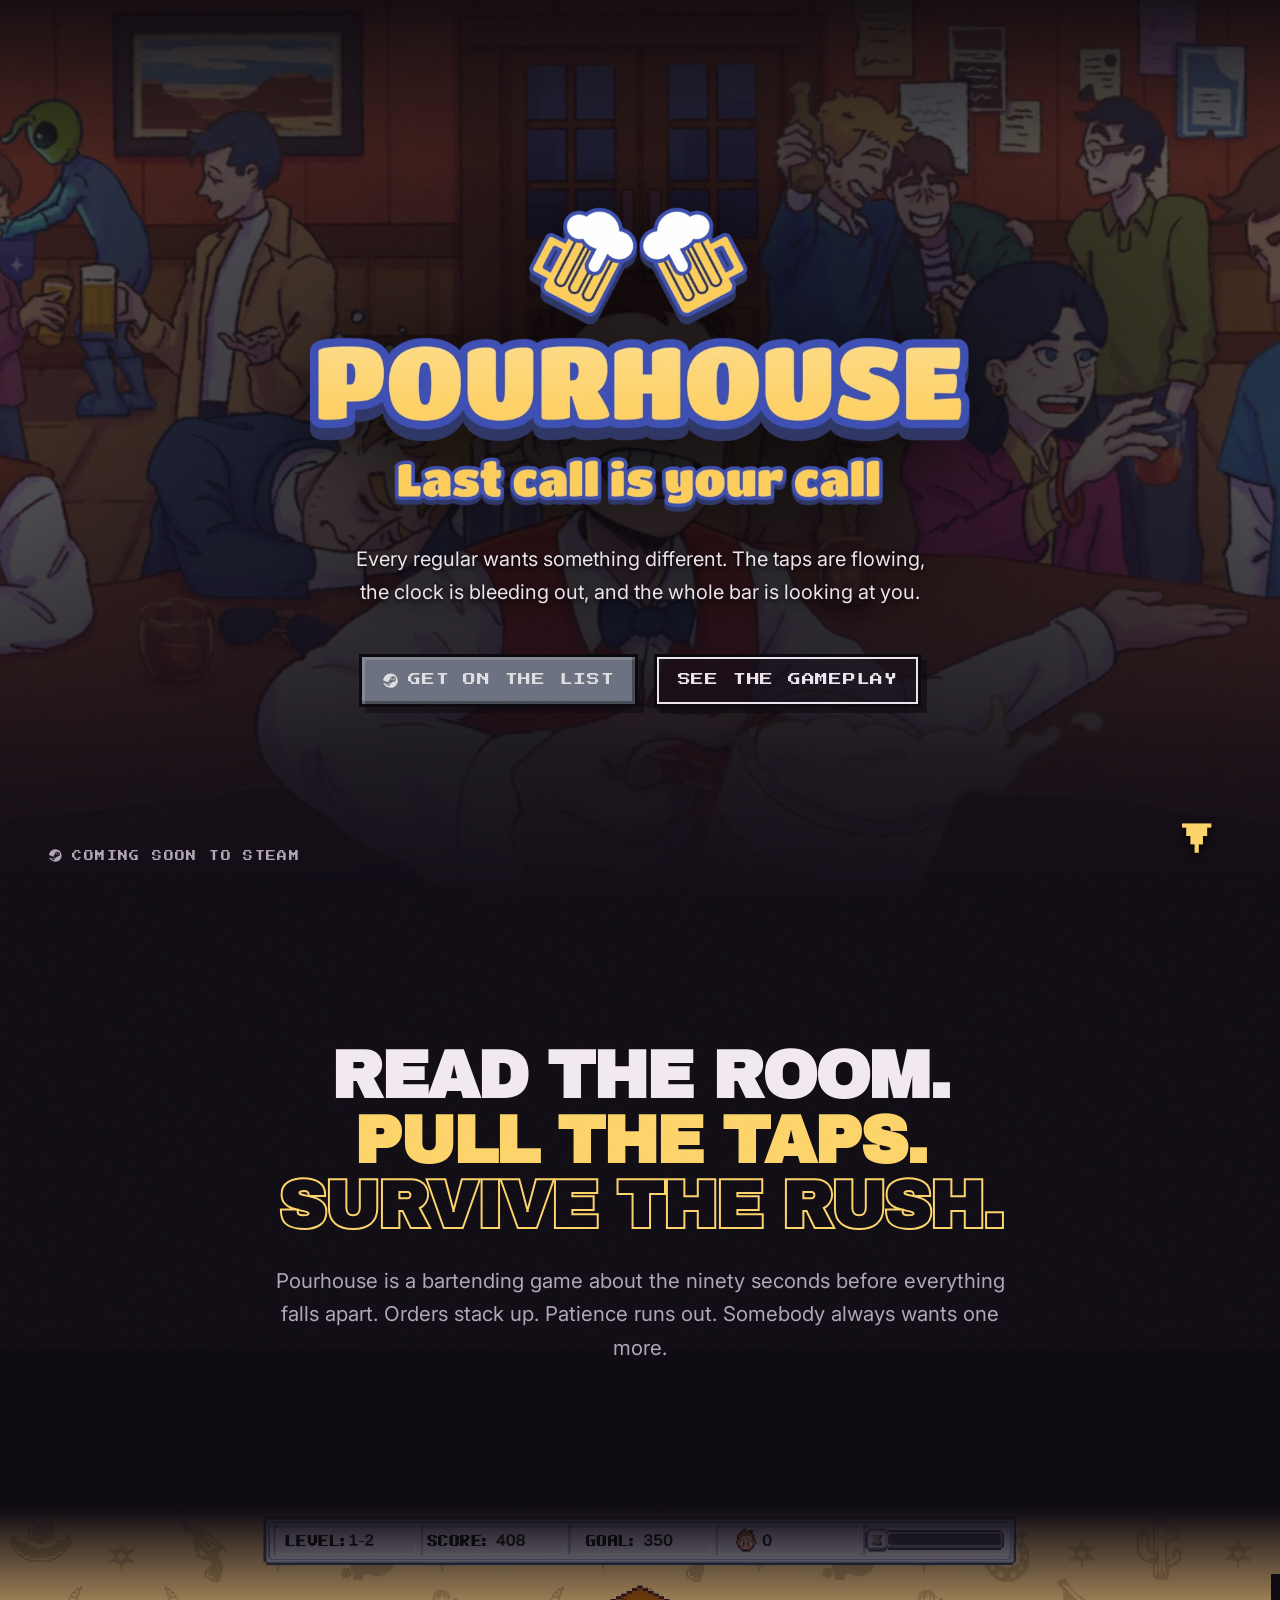
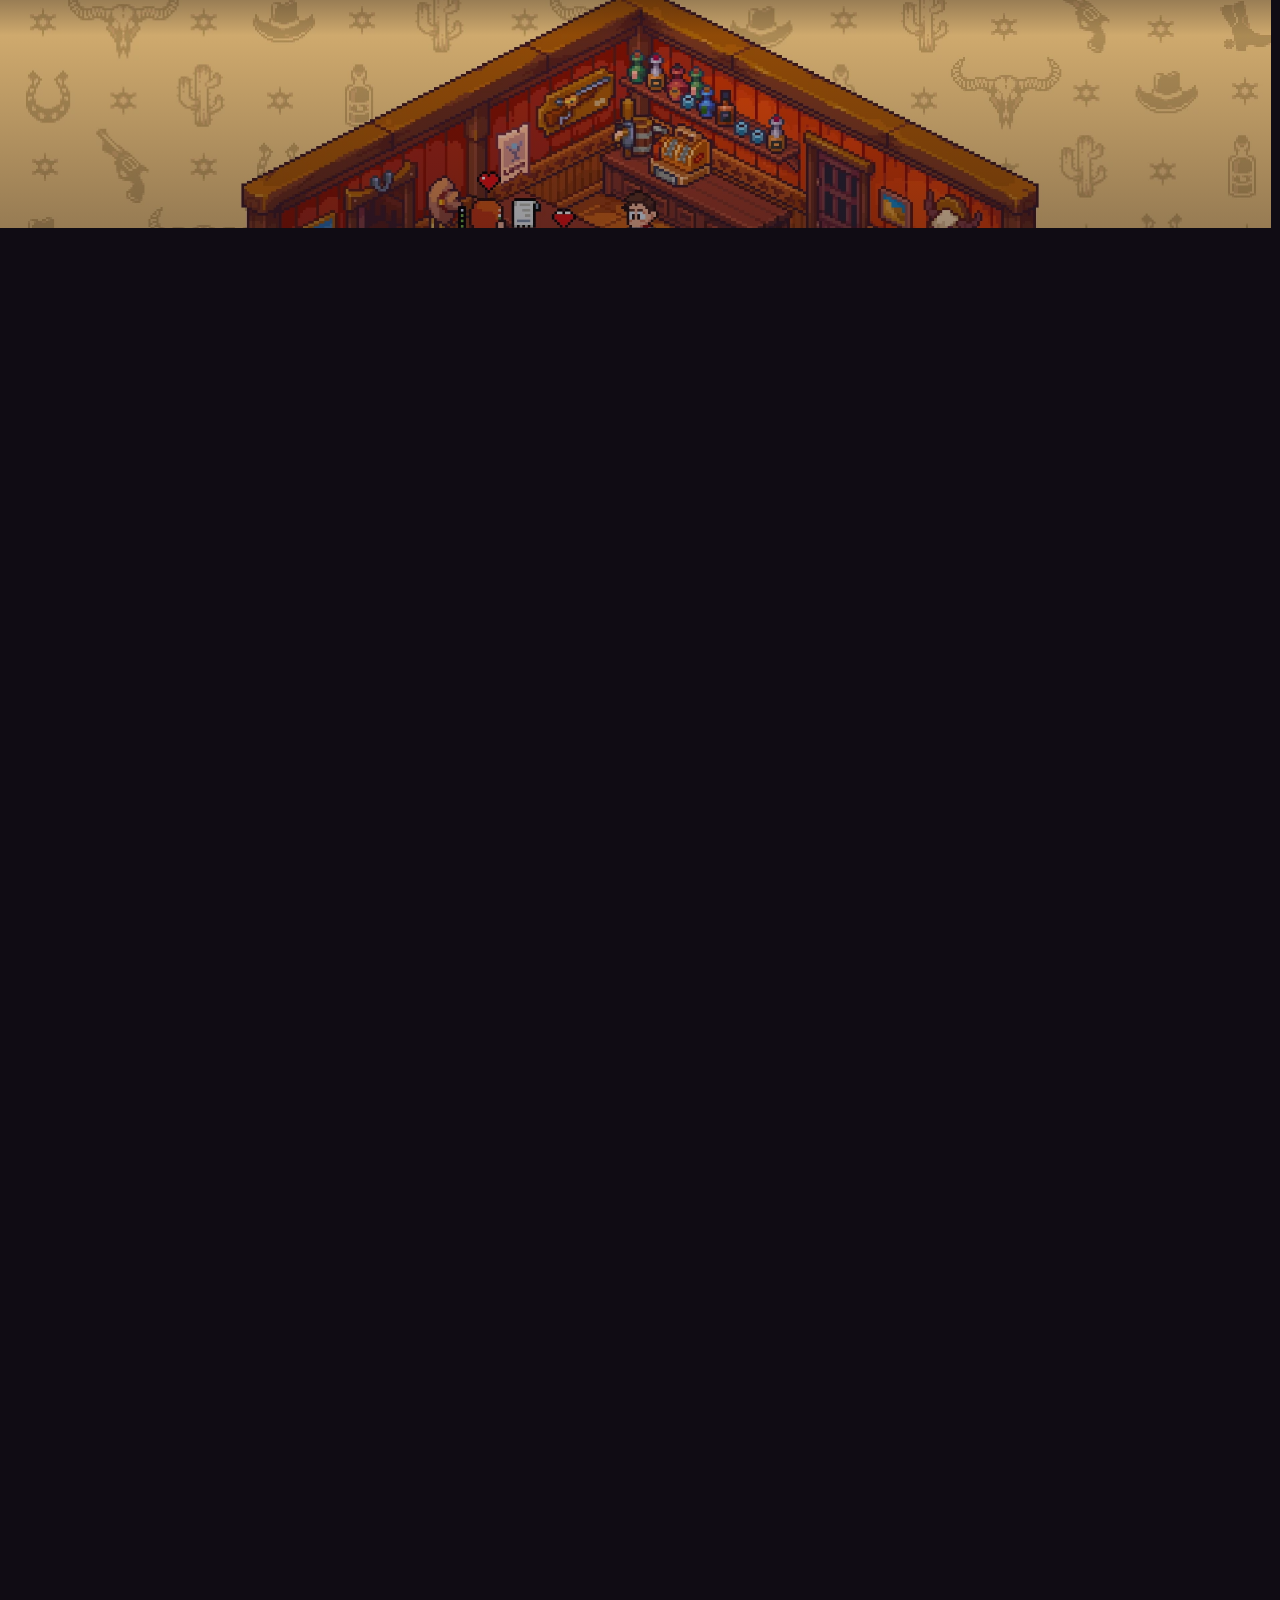
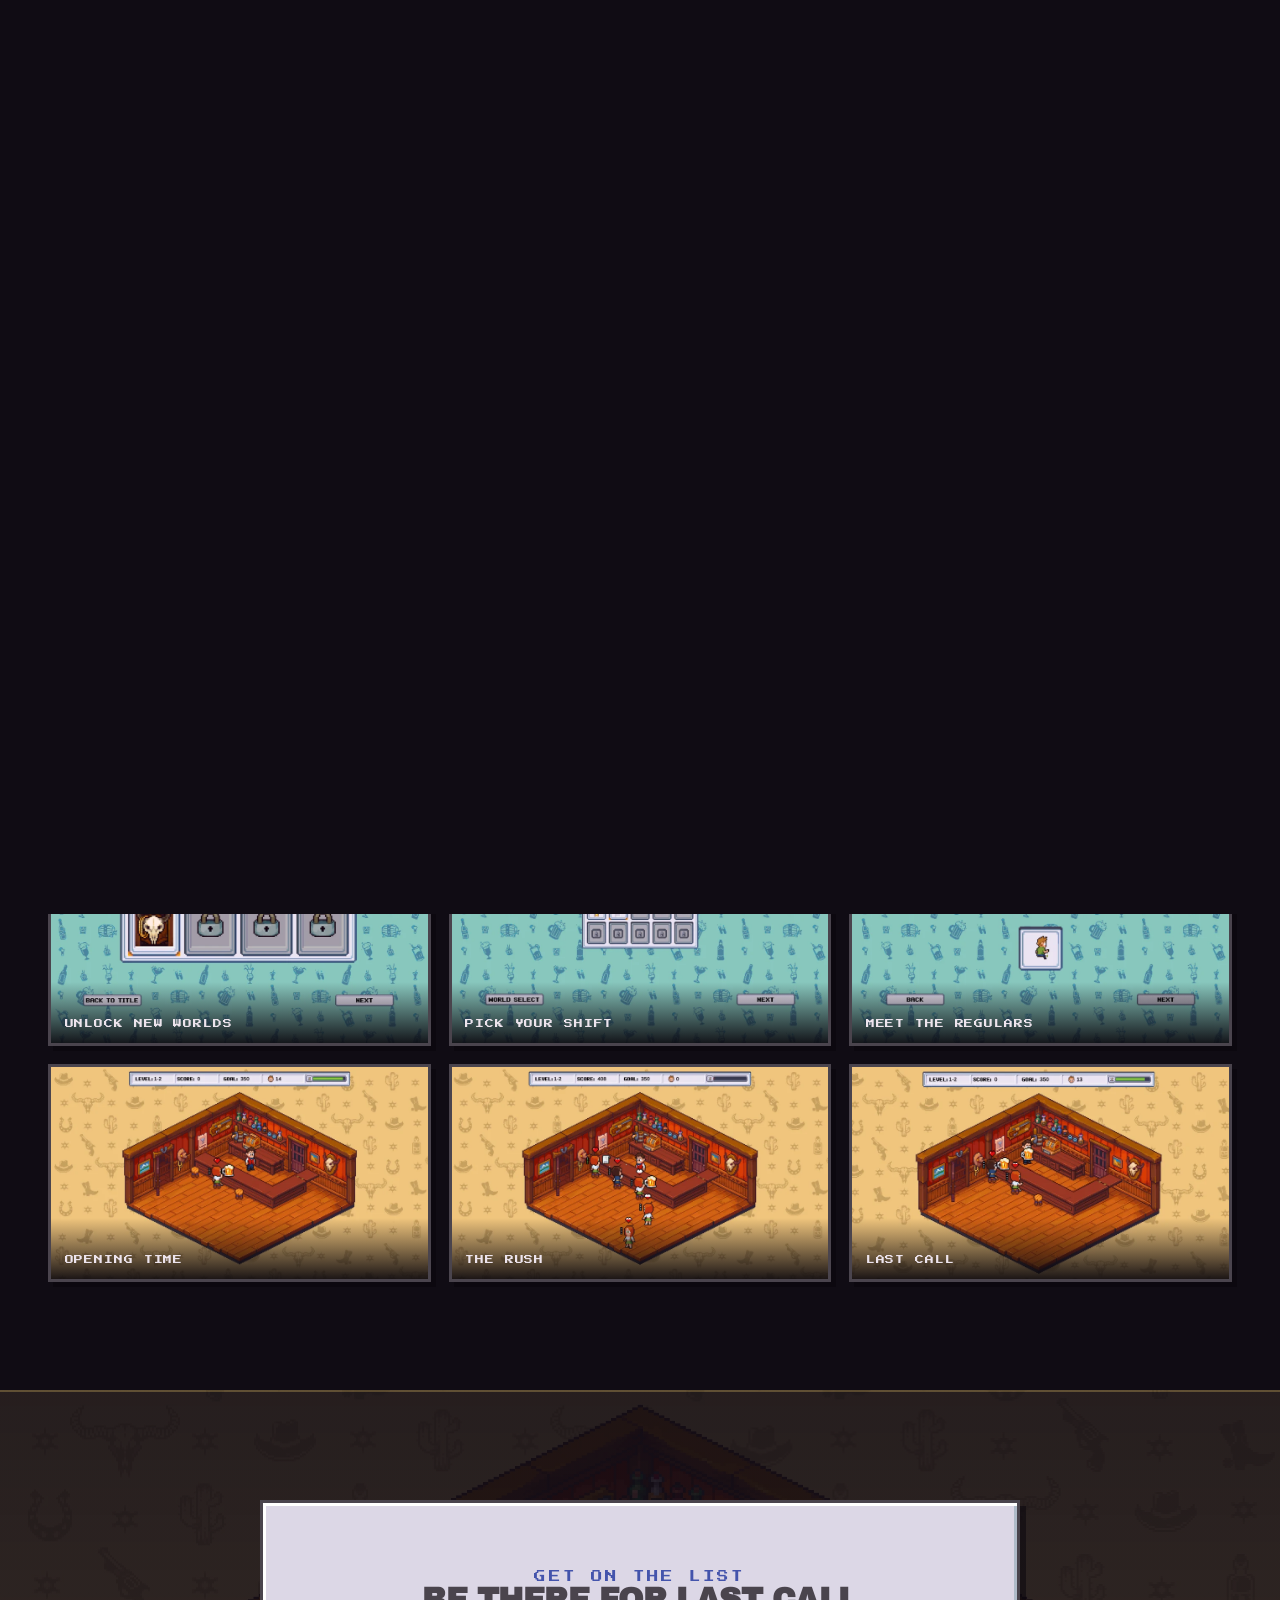
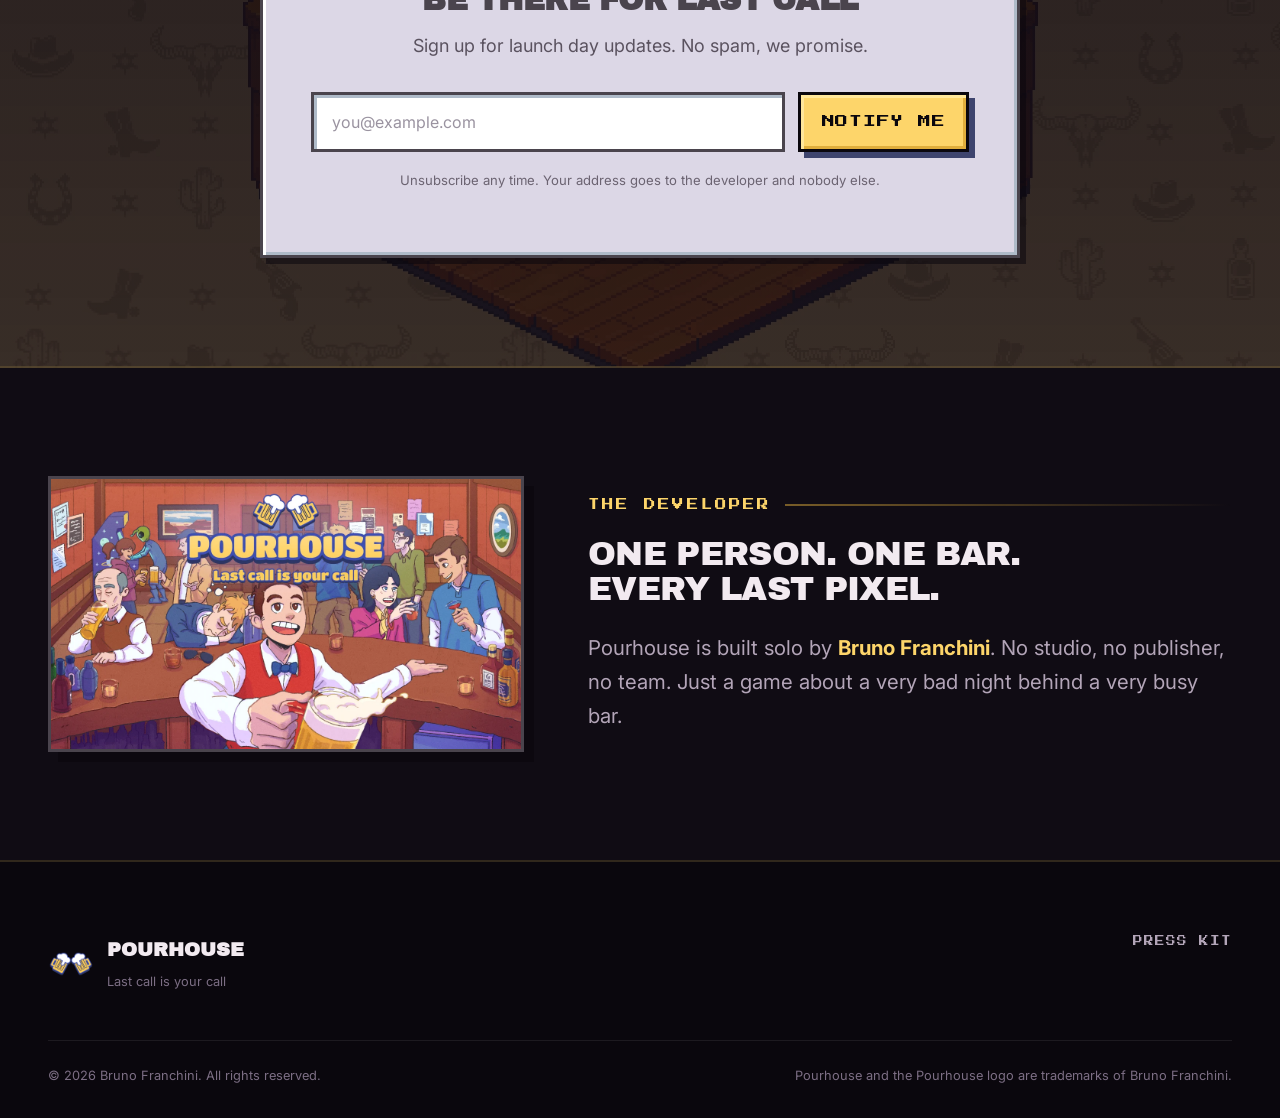
==== index.html @ 660ea6be "Added pre-launch website and press kit" ====
<!DOCTYPE html>
<html lang="en">
<head>
<meta charset="utf-8">
<meta name="viewport" content="width=device-width, initial-scale=1">
<title>Pourhouse - Last call is your call</title>
<meta name="description" content="Pourhouse is a fast, chaotic pixel-art bartending game. Read the room, pull the taps, and keep the whole bar happy before last call. Coming soon to Steam.">
<link rel="canonical" href="https://pourhousegame.com/">

<!-- Open Graph / social -->
<meta property="og:type" content="website">
<meta property="og:site_name" content="Pourhouse">
<meta property="og:title" content="Pourhouse - Last call is your call">
<meta property="og:description" content="A fast, chaotic pixel-art bartending game. Read the room, pull the taps, survive the rush. Coming soon to Steam.">
<meta property="og:url" content="https://pourhousegame.com/">
<meta property="og:image" content="https://pourhousegame.com/assets/img/og-image.jpg">
<meta property="og:image:width" content="1200">
<meta property="og:image:height" content="630">
<meta name="twitter:card" content="summary_large_image">
<meta name="twitter:title" content="Pourhouse - Last call is your call">
<meta name="twitter:description" content="A fast, chaotic pixel-art bartending game. Coming soon to Steam.">
<meta name="twitter:image" content="https://pourhousegame.com/assets/img/og-image.jpg">
<meta name="theme-color" content="#100C14">

<link rel="icon" href="favicon.ico" sizes="any">
<link rel="apple-touch-icon" href="assets/img/apple-touch-icon.png">

<link rel="preconnect" href="https://fonts.googleapis.com">
<link rel="preconnect" href="https://fonts.gstatic.com" crossorigin>
<link href="https://fonts.googleapis.com/css2?family=Archivo+Black&family=Inter:wght@400;600&family=Press+Start+2P&display=swap" rel="stylesheet">
<link rel="preload" as="image" href="assets/img/hero-1600.webp" imagesrcset="assets/img/hero-700.webp 700w, assets/img/hero-1100.webp 1100w, assets/img/hero-1600.webp 1600w, assets/img/hero-2400.webp 2400w" imagesizes="100vw">
<link rel="stylesheet" href="css/style.css">
</head>
<body>

<a class="skip" href="#main">Skip to content</a>
<div class="grain" aria-hidden="true"></div>

<!-- ================================================================== NAV -->
<header class="nav" id="nav">
  <a class="nav-brand" href="#top">
    <img src="assets/img/mark.png" alt="" width="34" height="34">
    <b>Pourhouse</b>
  </a>
  <nav class="nav-links" aria-label="Primary">
    <a href="#gameplay">Gameplay</a>
    <a href="#trailer">Trailer</a>
    <a href="#shots">Screens</a>
    <a href="#signup">Newsletter</a>
    <a href="press.html">Press</a>
    <a class="btn btn-primary js-wishlist" href="#signup">Wishlist</a>
  </nav>
</header>

<!-- ================================================================= HERO -->
<div id="top"></div>
<section class="hero">
  <div class="hero-bg" id="heroBg">
    <img
      src="assets/img/hero-1600.webp"
      srcset="assets/img/hero-700.webp 700w, assets/img/hero-1100.webp 1100w, assets/img/hero-1600.webp 1600w, assets/img/hero-2400.webp 2400w"
      sizes="100vw"
      alt="A packed bar at night. The bartender slides a fresh beer across the counter while regulars drink, laugh and argue behind him."
      width="1920" height="1080" fetchpriority="high" decoding="async">
  </div>

  <div class="hero-inner">
    <div>
      <h1>
        <img class="hero-logo" src="assets/img/logo.webp" alt="Pourhouse - Last call is your call"
             width="1000" height="465" fetchpriority="high">
      </h1>
      <p class="hero-sub">Every regular wants something different. The taps are flowing, the clock is bleeding out, and the whole bar is looking at you.</p>
      <div class="hero-cta">
        <a class="btn btn-primary js-wishlist" href="#signup"></a>
        <a class="btn btn-ghost" href="#gameplay">See the gameplay</a>
      </div>
    </div>
  </div>

  <div class="hero-foot">
    <div class="platform">
      <svg viewBox="0 0 24 24" aria-hidden="true"><path d="M11.98 2C6.53 2 2.06 6.15 1.55 11.46l5.62 2.32a3.03 3.03 0 0 1 1.72-.53l2.5-3.62v-.05c0-2.18 1.77-3.96 3.96-3.96s3.96 1.78 3.96 3.96a3.97 3.97 0 0 1-4.1 3.96l-3.56 2.54c0 .05.01.1.01.16 0 1.64-1.33 2.97-2.97 2.97-1.44 0-2.65-1.03-2.92-2.4L1.76 15.1C3.05 19.08 6.98 22 11.98 22c5.52 0 10-4.48 10-10s-4.48-10-10-10zm-4.7 15.17.83.34a2.23 2.23 0 0 0 2.9-1.2 2.23 2.23 0 0 0-2.32-3.07l.86.36a1.64 1.64 0 1 1-1.27 3.02l-1-.45zm10.7-8.42c0-1.45-1.18-2.64-2.64-2.64a2.64 2.64 0 0 0 0 5.28 2.64 2.64 0 0 0 2.64-2.64zm-4.62 0c0-1.1.89-1.98 1.98-1.98 1.1 0 1.99.89 1.99 1.98 0 1.1-.89 1.99-1.99 1.99a1.98 1.98 0 0 1-1.98-1.99z"/></svg>
      <span id="releaseWindow">Coming soon to Steam</span>
    </div>
    <a class="scroll-cue" href="#gameplay" aria-label="Scroll to gameplay">
      <span>&#9660;</span>
    </a>
  </div>
</section>

<main id="main">

<!-- ============================================================ STATEMENT -->
<section class="section statement">
  <div class="wrap">
    <h2 class="h-mega rv">
      <span>Read the room.</span>
      <span class="l2">Pull the taps.</span>
      <span class="l3">Survive the rush.</span>
    </h2>
    <p class="lede rv rv-d1" style="margin-inline:auto;text-align:center;">
      Pourhouse is a bartending game about the ninety seconds before everything falls apart.
      Orders stack up. Patience runs out. Somebody always wants one more.
    </p>
  </div>
</section>

<!-- ============================================================= SHOWCASE -->
<section class="showcase" id="gameplay">
  <div class="showcase-media">
    <img src="assets/img/screens/rush.webp"
         alt="A busy saloon at peak rush. Six patrons wait along the bar with patience meters draining while the bartender serves a beer. Score 408 against a goal of 350."
         width="1914" height="1077" loading="lazy" decoding="async">
  </div>
  <div class="showcase-copy">
    <div class="inner">
      <p class="eyebrow rv">The Tavern</p>
      <h2 class="h-big rv rv-d1">It gets loud<br>in here.</h2>
      <p class="lede rv rv-d2">Every patron has a patience meter, a temper, and an order.
        Let one run dry and they walk. Keep them happy and the tips keep coming.</p>
    </div>
  </div>
</section>

<!-- ============================================================= FEATURES -->
<section class="section">
  <div class="wrap">
    <p class="eyebrow rv">How it plays</p>
    <div class="features">

      <article class="panel feature rv">
        <span class="num">01</span>
        <h3>Beat the clock</h3>
        <p>A shift is a timer, a score, and a bar full of people who all want serving first.
           Miss the goal and the night is a bust. Hit it and the next one gets harder.</p>
      </article>

      <article class="panel feature rv rv-d1">
        <span class="num">02</span>
        <h3>Then beat the expert</h3>
        <p>Clearing a level is the easy part. Every shift keeps a second, harder target
           and remembers your personal best, so there is always a reason to pour it again.</p>
      </article>

      <article class="panel feature rv rv-d2">
        <span class="num">03</span>
        <h3>Learn the regulars</h3>
        <p>Some customers tip big. Some nurse one drink all night.
           And some, as the game puts it, just don't know when to quit.</p>
      </article>

    </div>
  </div>
</section>

<!-- ============================================================== TRAILER -->
<section class="section" id="trailer">
  <div class="wrap">
    <p class="eyebrow rv">The trailer</p>
    <h2 class="h-big rv" style="margin-bottom:2.5rem;">First look</h2>
    <div class="trailer-frame rv rv-d1" id="trailerFrame">
      <div class="trailer-pending">
        <img src="assets/img/screens/rush.webp" alt="" aria-hidden="true" loading="lazy">
        <div class="msg">
          <p>&#9654; Trailer in production</p>
          <small>Sign up below and you'll be the first to see it.</small>
        </div>
      </div>
    </div>
  </div>
</section>

<!-- ============================================================== GALLERY -->
<section class="section" id="shots">
  <div class="wrap-wide">
    <p class="eyebrow rv">Screens</p>
    <h2 class="h-big rv" style="margin-bottom:2.5rem;">Inside the bar</h2>
    <div class="gallery" id="gallery">

      <!-- Ordered to walk the reader through the actual gameplay loop:
           choose a world, choose a shift, meet who walks in, open the doors,
           survive the rush, then make your number. -->

      <figure class="shot rv" data-full="assets/img/screens/worlds.webp" data-cap="Unlock new worlds">
        <img src="assets/img/screens/worlds-thumb.webp" alt="World select screen. The Tavern is unlocked and further worlds are still padlocked." loading="lazy" decoding="async" width="900" height="506">
        <figcaption>Unlock new worlds</figcaption>
      </figure>

      <figure class="shot rv rv-d1" data-full="assets/img/screens/levels.webp" data-cap="Pick your shift - The Tavern">
        <img src="assets/img/screens/levels-thumb.webp" alt="Level select screen showing a grid of shifts, most still locked." loading="lazy" decoding="async" width="900" height="506">
        <figcaption>Pick your shift</figcaption>
      </figure>

      <figure class="shot rv rv-d2" data-full="assets/img/screens/story-1.webp" data-cap="Meet the regulars">
        <img src="assets/img/screens/story-1-thumb.webp" alt="A dialogue box reading: Some customers don't know when to quit." loading="lazy" decoding="async" width="900" height="506">
        <figcaption>Meet the regulars</figcaption>
      </figure>

      <figure class="shot rv" data-full="assets/img/screens/saloon.webp" data-cap="Opening time - The Tavern">
        <img src="assets/img/screens/saloon-thumb.webp" alt="An isometric pixel-art western saloon with a wooden bar, mounted steer skull and shelves of bottles." loading="lazy" decoding="async" width="900" height="506">
        <figcaption>Opening time</figcaption>
      </figure>

      <figure class="shot rv rv-d1" data-full="assets/img/screens/rush.webp" data-cap="The rush - Level 1-2">
        <img src="assets/img/screens/rush-thumb.webp" alt="A packed saloon with six waiting patrons, patience meters and hearts above their heads." loading="lazy" decoding="async" width="900" height="506">
        <figcaption>The rush</figcaption>
      </figure>

      <figure class="shot rv rv-d2" data-full="assets/img/screens/saloon-2.webp" data-cap="Last call">
        <img src="assets/img/screens/saloon-2-thumb.webp" alt="The saloon late in a shift, a lone patron still waiting at the bar for a drink." loading="lazy" decoding="async" width="900" height="506">
        <figcaption>Last call</figcaption>
      </figure>

    </div>
  </div>
</section>

<!-- =============================================================== SIGNUP -->
<section class="section signup" id="signup">
  <div class="wrap">
    <div class="panel signup-card rv">
      <p class="eyebrow center">Get on the list</p>
      <h2 class="h-mid">Be there for last call</h2>
      <p>Sign up for launch day updates. No spam, we promise.</p>

      <form id="signupForm" novalidate>
        <div class="form-row">
          <label for="email" class="hp">Email address</label>
          <input type="email" id="email" name="email_address" placeholder="you@example.com"
                 autocomplete="email" maxlength="254" spellcheck="false" required>
          <!-- Honeypot. Hidden from sight, from tab order and from screen readers,
               so only an automated filler will ever put something in it. -->
          <input type="text" name="website" class="hp" tabindex="-1"
                 autocomplete="off" aria-hidden="true" data-lpignore="true">
          <button type="submit" class="btn btn-primary">Notify me</button>
        </div>
        <p class="form-note">Unsubscribe any time. Your address goes to the developer and nobody else.</p>
        <p class="form-msg" id="formMsg" role="status" aria-live="polite"></p>
      </form>
    </div>
  </div>
</section>

<!-- ================================================================== DEV -->
<section class="section">
  <div class="wrap dev">
    <img class="dev-art rv" src="assets/img/capsule.webp"
         alt="Pourhouse key art: the bartender presents a full glass of beer to a crowded bar."
         width="1232" height="706" loading="lazy" decoding="async">
    <div>
      <p class="eyebrow rv">The developer</p>
      <blockquote class="rv rv-d1">One person. One bar.<br>Every last pixel.</blockquote>
      <p class="lede rv rv-d2">Pourhouse is built solo by <strong class="gold">Bruno Franchini</strong>.
         No studio, no publisher, no team. Just a game about
         a very bad night behind a very busy bar.</p>
    </div>
  </div>
</section>

</main>

<!-- =============================================================== FOOTER -->
<footer class="footer">
  <div class="wrap">
    <div class="footer-grid">
      <div class="footer-mark">
        <img src="assets/img/mark.png" alt="" width="46" height="46">
        <div>
          <b>Pourhouse</b>
          <small>Last call is your call</small>
        </div>
      </div>
      <nav id="footerLinks" aria-label="Footer"></nav>
    </div>
    <div class="footer-legal">
      <span>&copy; <span id="year">2026</span> Bruno Franchini. All rights reserved.</span>
      <span>Pourhouse and the Pourhouse logo are trademarks of Bruno Franchini.</span>
    </div>
  </div>
</footer>

<!-- ============================================================= LIGHTBOX -->
<div class="lb" id="lightbox" role="dialog" aria-modal="true" aria-label="Screenshot viewer">
  <button class="lb-close" id="lbClose" type="button" aria-label="Close viewer">Close &times;</button>
  <img id="lbImg" alt="">
  <p class="lb-cap" id="lbCap"></p>
</div>

<script src="js/config.js"></script>
<script src="js/main.js"></script>
</body>
</html>
---- css/style.css ----
/* ----------------------------------------------------------------------
   POURHOUSE - pourhousegame.com
   Cinematic pre-launch site. Illustrated key art + game-authentic pixel chrome.
   Palette values were sampled from the game art. Both palettes are defined
   as custom properties in :root below.
   ---------------------------------------------------------------------- */

:root {
  /* -- Palette A: marketing / key art -- */
  --gold:        #FDD56A;
  --gold-hot:    #FFE79A;
  --gold-deep:   #E0AE3C;
  --navy:        #4454AC;
  --navy-deep:   #3E446E;
  --brick:       #C7624A;
  --wood:        #A55E4E;
  --wood-dark:   #904D39;
  --oxblood:     #703237;
  --plum:        #594059;
  --brass:       #C4955A;
  --cream:       #EDE4ED;

  /* -- Palette B: in-game UI chrome -- */
  --menu-teal:    #87C7BE;
  --menu-teal-dk: #66A1AD;
  --panel:        #DCD7E6;
  --panel-edge:   #AFBBC9;
  --panel-shadow: #6C7181;
  --ui-ink:       #4A444D;
  --wheat:        #F0C47D;
  --saloon-tan:   #DAB06E;
  --saloon-orange:#CF6014;
  --saloon-rust:  #9A371B;
  --floor-brown:  #66281E;

  /* -- Cinematic stage -- */
  --void:      #100C14;
  --void-2:    #17111C;
  --void-3:    #201828;
  --ink:       #0A070D;
  --text:      #F2EAF0;
  --text-dim:  #B3A5B8;
  --text-faint:#7C6E84;

  /* -- Type -- */
  --f-display: "Archivo Black", "Arial Black", system-ui, sans-serif;
  --f-pixel:   "Press Start 2P", ui-monospace, monospace;
  --f-body:    "Inter", system-ui, -apple-system, "Segoe UI", sans-serif;

  /* -- Rhythm -- */
  --gut:  clamp(1.25rem, 4vw, 3rem);
  --max:  1280px;
  --wide: 1680px;
}

/* -------------------------------------------------- reset */
*, *::before, *::after { box-sizing: border-box; }
html { -webkit-text-size-adjust: 100%; scroll-behavior: smooth; }
@media (prefers-reduced-motion: reduce) { html { scroll-behavior: auto; } }

body {
  margin: 0;
  background: var(--void);
  color: var(--text);
  font-family: var(--f-body);
  font-size: clamp(1rem, 0.95rem + 0.25vw, 1.125rem);
  line-height: 1.65;
  overflow-x: hidden;
  -webkit-font-smoothing: antialiased;
}

/* height:auto stops the HTML width/height attributes from overriding
   any aspect-ratio or max-width we set in CSS. */
img { max-width: 100%; height: auto; display: block; }
a { color: var(--gold); text-decoration: none; }
h1, h2, h3 { margin: 0; line-height: 0.95; letter-spacing: -0.02em; overflow-wrap: break-word; }

::selection { background: var(--gold); color: var(--ink); }

:focus-visible { outline: 3px solid var(--gold); outline-offset: 3px; }

.skip {
  position: absolute; left: -9999px;
  background: var(--gold); color: var(--ink);
  padding: 0.75rem 1.25rem; font-family: var(--f-pixel); font-size: 0.7rem; z-index: 999;
}
.skip:focus { left: 1rem; top: 1rem; }

/* -------------------------------------------------- film grain */
.grain {
  position: fixed; inset: -50%;
  pointer-events: none; z-index: 900;
  opacity: 0.035;
  background-image: url("data:image/svg+xml,%3Csvg xmlns='http://www.w3.org/2000/svg' width='140' height='140'%3E%3Cfilter id='n'%3E%3CfeTurbulence type='fractalNoise' baseFrequency='0.85' numOctaves='3'/%3E%3C/filter%3E%3Crect width='140' height='140' filter='url(%23n)'/%3E%3C/svg%3E");
  animation: grainshift 700ms steps(3) infinite;
}
@keyframes grainshift {
  0%   { transform: translate(0,0); }
  33%  { transform: translate(-2%, 1%); }
  66%  { transform: translate(1%, -2%); }
  100% { transform: translate(0,0); }
}
@media (prefers-reduced-motion: reduce) { .grain { animation: none; } }

/* -------------------------------------------------- layout helpers */
.wrap  { width: min(100% - var(--gut) * 2, var(--max));  margin-inline: auto; }
.wrap-wide { width: min(100% - var(--gut) * 2, var(--wide)); margin-inline: auto; }
.section { padding-block: clamp(5rem, 12vh, 9rem); position: relative; }

/* -------------------------------------------------- eyebrow */
.eyebrow {
  font-family: var(--f-pixel);
  font-size: clamp(0.55rem, 1.4vw, 0.72rem);
  letter-spacing: 0.18em;
  color: var(--gold);
  text-transform: uppercase;
  margin: 0 0 1.4rem;
  display: flex; align-items: center; gap: 0.9rem;
}
.eyebrow::after {
  content: ""; flex: 1; height: 2px;
  background: linear-gradient(90deg, var(--gold-deep), transparent);
  opacity: 0.5;
}
.eyebrow.center { justify-content: center; }
.eyebrow.center::after { display: none; }

/* -------------------------------------------------- display headings */
/* Sized to stay readable at a glance. Archivo Black is a wide face, so the old
   7rem ceiling filled the viewport and forced the eye to track instead of read.
   The small min also keeps "SURVIVE THE RUSH." inside a 360px phone. */
.h-mega {
  font-family: var(--f-display);
  font-size: clamp(1.75rem, 5.2vw, 4.5rem);
  line-height: 0.98;
  text-transform: uppercase;
  letter-spacing: -0.03em;
}
.h-big {
  font-family: var(--f-display);
  font-size: clamp(2rem, 5.2vw, 4rem);
  line-height: 0.95;
  text-transform: uppercase;
  letter-spacing: -0.03em;
}
.h-mid {
  font-family: var(--f-display);
  font-size: clamp(1.35rem, 2.6vw, 1.9rem);
  text-transform: uppercase;
  letter-spacing: -0.015em;
}
.lede {
  font-size: clamp(1.05rem, 1.6vw, 1.3rem);
  color: var(--text-dim);
  max-width: 58ch;
  margin: 1.5rem 0 0;
}
.gold { color: var(--gold); }

/* ----------------------------------------------------------------------
   PIXEL CHROME - mimics the game's beveled bitmap UI panels
   ---------------------------------------------------------------------- */
.panel {
  background: var(--panel);
  color: var(--ui-ink);
  border: 3px solid var(--ui-ink);
  box-shadow:
    inset 3px 3px 0 0 #fff,
    inset -3px -3px 0 0 var(--panel-edge),
    6px 6px 0 0 rgba(10,7,13,0.55);
  border-radius: 0;
}
.panel-dark {
  background: var(--navy-deep);
  color: var(--cream);
  border: 3px solid var(--ink);
  box-shadow:
    inset 3px 3px 0 0 rgba(255,255,255,0.14),
    inset -3px -3px 0 0 rgba(0,0,0,0.4),
    6px 6px 0 0 rgba(10,7,13,0.6);
}

/* -------------------------------------------------- buttons */
.btn {
  display: inline-flex; align-items: center; justify-content: center; gap: 0.7em;
  font-family: var(--f-pixel);
  font-size: clamp(0.62rem, 1.5vw, 0.8rem);
  line-height: 1;
  letter-spacing: 0.06em;
  text-transform: uppercase;
  padding: 1.15em 1.6em;
  border: 3px solid var(--ink);
  border-radius: 0;
  cursor: pointer;
  text-decoration: none;
  transition: transform 90ms steps(2), box-shadow 90ms steps(2), background-color 140ms;
  position: relative;
}
.btn-primary {
  background: var(--gold);
  color: var(--ink);
  box-shadow:
    inset 3px 3px 0 0 var(--gold-hot),
    inset -3px -3px 0 0 var(--gold-deep),
    6px 6px 0 0 var(--navy-deep);
}
.btn-primary:hover, .btn-primary:focus-visible {
  background: var(--gold-hot);
  transform: translate(3px, 3px);
  box-shadow:
    inset 3px 3px 0 0 #fff,
    inset -3px -3px 0 0 var(--gold-deep),
    3px 3px 0 0 var(--navy-deep);
}
.btn-primary:active {
  transform: translate(6px, 6px);
  box-shadow: inset 3px 3px 0 0 var(--gold-deep), 0 0 0 0 var(--navy-deep);
}

/* Built the same way as .btn-primary on purpose. Both buttons are the same
   height, but a cream OUTER border read as a larger box next to the primary,
   whose ink border disappears against the dark hero. Putting the cream on an
   inset ring instead lands both visible edges at the same place, and the 6px
   shadow and 3px press match the primary too. */
.btn-ghost {
  background: rgba(20,14,24,0.55);
  color: var(--cream);
  border-color: var(--ink);
  box-shadow:
    inset 0 0 0 2px var(--cream),
    6px 6px 0 0 rgba(10,7,13,0.6);
  backdrop-filter: blur(6px);
}
.btn-ghost:hover, .btn-ghost:focus-visible {
  background: var(--cream); color: var(--ink);
  transform: translate(3px,3px);
  box-shadow:
    inset 0 0 0 2px var(--cream),
    3px 3px 0 0 rgba(10,7,13,0.6);
}

/* Pending state, shown until config.steamUrl is filled in. Deliberately NOT
   aria-disabled: the button still does something (it sends people to the
   mailing list), and marking it disabled would tell screen readers otherwise. */
.btn-pending {
  cursor: pointer;
  background: var(--panel-shadow);
  color: rgba(255,255,255,0.78);
  box-shadow:
    inset 3px 3px 0 0 rgba(255,255,255,0.16),
    inset -3px -3px 0 0 rgba(0,0,0,0.35),
    6px 6px 0 0 rgba(10,7,13,0.5);
}
/* Same press as the other buttons, kept one step quieter so it never reads as
   a live Steam link. */
.btn-pending:hover,
.btn-pending:focus-visible {
  background: #7C8290;
  color: #fff;
  transform: translate(3px, 3px);
  box-shadow:
    inset 3px 3px 0 0 rgba(255,255,255,0.24),
    inset -3px -3px 0 0 rgba(0,0,0,0.30),
    3px 3px 0 0 rgba(10,7,13,0.5);
}
.btn-pending:active {
  transform: translate(6px, 6px);
  box-shadow:
    inset 3px 3px 0 0 rgba(0,0,0,0.25),
    0 0 0 0 rgba(10,7,13,0.5);
}

.btn .ico { width: 1.35em; height: 1.35em; flex: none; }

/* ----------------------------------------------------------------------
   HERO
   ---------------------------------------------------------------------- */
.hero {
  position: relative;
  min-height: 100svh;
  display: grid;
  grid-template-rows: 1fr auto;
  isolation: isolate;
  overflow: hidden;
}
.hero-bg {
  position: absolute; inset: -8% 0 0;
  height: 116%;
  z-index: -2;
  will-change: transform;
  /* The parallax script writes translate3d(...) scale(1.04). Declaring the SAME
     scale here as the resting state matters: without it the element sits at
     scale(1) until the first scroll event, then snaps to 1.04, which reads as
     the background glitching and changing size. Keep these two in sync. */
  transform: translate3d(0, 0, 0) scale(1.04);
}
.hero-bg img {
  width: 100%; height: 100%;
  object-fit: cover; object-position: center 38%;
  filter: saturate(1.02) contrast(1.04) brightness(0.66);
}
/* Cinematic scrim. Two layers: a soft centre pool that lifts the logo and body
   copy off a very busy illustration, and a vertical wash that dissolves the art
   into the page background so the hero has no visible seam. */
.hero::before {
  content: ""; position: absolute; inset: 0; z-index: -1; pointer-events: none;
  background:
    radial-gradient(75% 55% at 50% 46%,
      rgba(10,7,13,0.62) 0%,
      rgba(10,7,13,0.42) 45%,
      rgba(10,7,13,0.10) 78%,
      transparent 100%),
    linear-gradient(to bottom,
      rgba(10,7,13,0.92) 0%,
      rgba(10,7,13,0.42) 18%,
      rgba(16,12,20,0.38) 48%,
      rgba(16,12,20,0.90) 84%,
      var(--void) 100%);
}

.hero-inner {
  display: grid; place-items: center; text-align: center;
  padding: clamp(6rem, 14vh, 9rem) var(--gut) 2rem;
}
.hero-logo {
  width: min(660px, 82vw);
  filter: drop-shadow(0 14px 40px rgba(0,0,0,0.7));
}
.hero-tag {
  font-family: var(--f-pixel);
  font-size: clamp(0.6rem, 2.1vw, 0.95rem);
  letter-spacing: 0.22em;
  text-transform: uppercase;
  color: var(--gold);
  margin: clamp(1.4rem, 3vh, 2.2rem) 0 0;
  text-shadow: 0 3px 0 rgba(10,7,13,0.85);
}
.hero-sub {
  color: var(--cream);
  font-size: clamp(1rem, 1.7vw, 1.25rem);
  max-width: 46ch;
  margin: clamp(1.6rem, 3.5vh, 2.4rem) auto 0;
  text-shadow: 0 2px 4px rgba(0,0,0,0.95), 0 4px 22px rgba(0,0,0,0.85);
}
.hero-cta {
  display: flex; flex-wrap: wrap; gap: 1rem; justify-content: center;
  margin-top: clamp(2rem, 5vh, 3rem);
}
.hero-foot {
  position: relative; z-index: 2;
  padding: 0 var(--gut) clamp(1.75rem, 4vh, 2.75rem);
  display: flex; align-items: end; justify-content: space-between; gap: 1rem;
  font-family: var(--f-pixel);
  font-size: clamp(0.5rem, 1.1vw, 0.62rem);
  letter-spacing: 0.14em;
  color: var(--text-dim);
  text-transform: uppercase;
}
.hero-foot .platform { display: flex; align-items: center; gap: 0.6rem; min-width: 0; }
@media (max-width: 520px) { .scroll-cue { display: none; } }
.hero-foot .platform svg { width: 1.5em; height: 1.5em; fill: var(--text-dim); }

.scroll-cue {
  display: flex; flex-direction: column; align-items: center; gap: 0.55rem;
  color: var(--gold);
  padding: 0.4rem 0.9rem;
}
.scroll-cue span {
  display: block;
  font-size: 2.1rem;          /* the hero-foot base size is tiny, so override it */
  line-height: 1;
  text-shadow: 0 3px 10px rgba(0,0,0,0.9);
  animation: bob 2.2s ease-in-out infinite;
}
.scroll-cue:hover span { color: var(--gold-hot); }
@keyframes bob { 0%,100% { transform: translateY(0); } 50% { transform: translateY(6px); } }
@media (prefers-reduced-motion: reduce) { .scroll-cue span { animation: none; } }

/* Intro choreography. The gaps are deliberately generous: the logo lockup carries
   both the title and the tagline, so the reader needs a beat to take those in
   before the supporting line arrives. */
.hero-logo, .hero-sub, .hero-cta {
  opacity: 0; animation: rise 1.35s cubic-bezier(.2,.7,.3,1) forwards;
}
.hero-logo { animation-delay: 0.2s; }
.hero-sub  { animation-delay: 1.15s; }
.hero-cta  { animation-delay: 1.95s; }
@keyframes rise {
  from { opacity: 0; transform: translateY(26px) scale(0.985); }
  to   { opacity: 1; transform: none; }
}
@media (prefers-reduced-motion: reduce) {
  .hero-logo, .hero-sub, .hero-cta { animation: none; opacity: 1; }
}

/* ----------------------------------------------------------------------
   STICKY NAV
   ---------------------------------------------------------------------- */
.nav {
  position: fixed; top: 0; left: 0; right: 0; z-index: 800;
  display: flex; align-items: center; justify-content: space-between; gap: 1rem;
  padding: 0.7rem var(--gut);
  background: rgba(12,9,16,0.82);
  backdrop-filter: blur(14px) saturate(1.2);
  border-bottom: 2px solid rgba(253,213,106,0.18);
  transform: translateY(-105%);
  transition: transform 380ms cubic-bezier(.2,.7,.3,1);
}
.nav.on { transform: none; }
.nav-brand { display: flex; align-items: center; gap: 0.7rem; color: var(--text); }
.nav-brand img { width: 34px; height: 34px; }
.nav-brand b {
  font-family: var(--f-display); text-transform: uppercase;
  font-size: 1.05rem; letter-spacing: 0.01em;
}
.nav-links { display: flex; align-items: center; gap: clamp(0.8rem, 2vw, 1.8rem); }
.nav-links a:not(.btn) {
  font-family: var(--f-pixel); font-size: 0.6rem; letter-spacing: 0.1em;
  color: var(--text-dim); text-transform: uppercase;
}
.nav-links a:not(.btn):hover { color: var(--gold); }
.nav .btn { padding: 0.85em 1.15em; }
@media (max-width: 760px) { .nav-links a:not(.btn) { display: none; } }

/* ----------------------------------------------------------------------
   REVEAL ON SCROLL
   ---------------------------------------------------------------------- */
.rv {
  opacity: 0; transform: translateY(34px);
  transition: opacity 1000ms ease, transform 1000ms cubic-bezier(.2,.7,.3,1);
}
.rv.in { opacity: 1; transform: none; }
.rv-d1 { transition-delay: 200ms; }
.rv-d2 { transition-delay: 400ms; }
.rv-d3 { transition-delay: 600ms; }
@media (prefers-reduced-motion: reduce) { .rv { opacity: 1; transform: none; transition: none; } }

/* ----------------------------------------------------------------------
   STATEMENT BAND
   ---------------------------------------------------------------------- */
.statement { text-align: center; padding-block: clamp(6rem, 16vh, 11rem); }
.statement .h-mega span { display: block; }
.statement .h-mega .l2 { color: var(--gold); }
.statement .h-mega .l3 { -webkit-text-stroke: 2px var(--gold); color: transparent; }
@supports not (-webkit-text-stroke: 2px red) { .statement .h-mega .l3 { color: var(--gold); } }

/* ----------------------------------------------------------------------
   FULL-BLEED CINEMATIC SHOWCASE
   ---------------------------------------------------------------------- */
.showcase { position: relative; isolation: isolate; }
.showcase-media img { width: 100%; height: clamp(420px, 78vh, 860px); object-fit: cover; }
.showcase::after {
  content: ""; position: absolute; inset: 0; pointer-events: none;
  background: linear-gradient(to bottom, var(--void) 0%, rgba(16,12,20,0.15) 18%, rgba(16,12,20,0.55) 62%, var(--void) 100%);
}
.showcase-copy {
  position: absolute; inset: auto 0 0 0; z-index: 2;
  padding: 0 var(--gut) clamp(2.5rem, 7vh, 5rem);
}
.showcase-copy .inner { width: min(100%, var(--max)); margin-inline: auto; }
.showcase-copy .lede { color: var(--cream); text-shadow: 0 2px 14px rgba(0,0,0,0.85); }

/* ----------------------------------------------------------------------
   FEATURE PANELS
   ---------------------------------------------------------------------- */
.features {
  display: grid; gap: clamp(1.25rem, 2.5vw, 2rem);
  grid-template-columns: repeat(auto-fit, minmax(min(100%, 280px), 1fr));
}
.feature { padding: clamp(1.5rem, 3vw, 2.25rem); display: flex; flex-direction: column; gap: 0.9rem; }
/* The three panels sit side by side, so they all cross the reveal threshold at the
   same moment. A wider stagger than the global one makes 01, 02, 03 land in order
   and read as a sequence rather than a single pop. */
.feature.rv    { transition-delay: 0ms; }
.feature.rv-d1 { transition-delay: 380ms; }
.feature.rv-d2 { transition-delay: 760ms; }
.feature .num {
  font-family: var(--f-pixel); font-size: 0.65rem; letter-spacing: 0.12em;
  color: var(--gold); background: var(--navy-deep);
  border: 2px solid var(--ink);
  padding: 0.55em 0.75em; align-self: start;
}
.feature h3 {
  font-family: var(--f-display); font-size: clamp(1.15rem, 2.2vw, 1.5rem);
  text-transform: uppercase; color: var(--ui-ink);
}
.feature p { margin: 0; color: #5A525F; font-size: 0.98rem; line-height: 1.6; }

/* ----------------------------------------------------------------------
   TRAILER
   ---------------------------------------------------------------------- */
.trailer-frame {
  position: relative; aspect-ratio: 16 / 9;
  background: var(--ink);
  border: 4px solid var(--ui-ink);
  box-shadow: inset 4px 4px 0 0 rgba(255,255,255,0.10), inset -4px -4px 0 0 rgba(0,0,0,0.55), 10px 10px 0 0 rgba(10,7,13,0.6);
  overflow: hidden;
  display: grid; place-items: center;
}
.trailer-frame video, .trailer-frame iframe { width: 100%; height: 100%; border: 0; object-fit: cover; }
.trailer-pending { position: absolute; inset: 0; display: grid; place-items: center; text-align: center; padding: var(--gut); }
.trailer-pending img { position: absolute; inset: 0; width: 100%; height: 100%; object-fit: cover; opacity: 0.28; filter: grayscale(0.3); }
.trailer-pending .msg { position: relative; z-index: 2; }
.trailer-pending .msg p {
  font-family: var(--f-pixel); font-size: clamp(0.6rem, 1.6vw, 0.8rem);
  letter-spacing: 0.14em; color: var(--gold); text-transform: uppercase; margin: 0 0 0.9rem;
}
.trailer-pending .msg small { color: var(--text-dim); font-size: 0.9rem; }

/* ----------------------------------------------------------------------
   GALLERY
   ---------------------------------------------------------------------- */
.gallery {
  display: grid; gap: clamp(0.75rem, 1.5vw, 1.1rem);
  grid-template-columns: repeat(3, 1fr);
  align-items: start;
}
@media (max-width: 1000px) { .gallery { grid-template-columns: repeat(2, 1fr); } }
@media (max-width: 620px)  { .gallery { grid-template-columns: 1fr; } }
.shot {
  position: relative; padding: 0; margin: 0;
  border: 3px solid var(--ui-ink); background: var(--ink);
  box-shadow: 5px 5px 0 0 rgba(10,7,13,0.6);
  cursor: zoom-in; overflow: hidden; display: block; width: 100%;
  transition: transform 160ms ease, box-shadow 160ms ease;
}
.shot img {
  width: 100%; height: auto; aspect-ratio: 16 / 9; object-fit: cover;
  transition: transform 400ms cubic-bezier(.2,.7,.3,1);
}
.shot:hover { transform: translate(-2px,-2px); box-shadow: 8px 8px 0 0 rgba(10,7,13,0.7); }
.shot:hover img { transform: scale(1.04); }
.shot figcaption {
  position: absolute; inset: auto 0 0 0;
  font-family: var(--f-pixel); font-size: 0.55rem; letter-spacing: 0.1em; text-transform: uppercase;
  color: var(--cream); background: linear-gradient(transparent, rgba(10,7,13,0.92));
  padding: 2.2rem 0.85rem 0.7rem; text-align: left;
}

/* lightbox */
.lb {
  position: fixed; inset: 0; z-index: 950;
  background: rgba(8,5,10,0.96);
  display: none; place-items: center;
  padding: var(--gut) var(--gut) calc(var(--gut) + 2.4rem);
}
.lb.on { display: grid; }
.lb img {
  max-width: min(1600px, 96vw); max-height: 82vh; width: auto;
  border: 3px solid var(--ui-ink); box-shadow: 0 30px 80px rgba(0,0,0,0.8);
}
.lb-close {
  position: absolute; top: var(--gut); right: var(--gut);
  font-family: var(--f-pixel); font-size: 0.75rem; color: var(--ink); background: var(--gold);
  border: 3px solid var(--ink); padding: 0.7em 0.9em; cursor: pointer;
}
.lb-cap {
  position: absolute; bottom: calc(var(--gut) - 0.4rem); left: 0; right: 0; text-align: center;
  font-family: var(--f-pixel); font-size: 0.6rem; letter-spacing: 0.12em;
  color: var(--text-dim); text-transform: uppercase;
}

/* ----------------------------------------------------------------------
   SIGNUP
   ---------------------------------------------------------------------- */
.signup {
  position: relative;
  background:
    linear-gradient(rgba(16,12,20,0.90), rgba(16,12,20,0.82)),
    url("../assets/img/screens/saloon.webp") center / cover no-repeat,
    var(--wheat);
  border-block: 2px solid rgba(253,213,106,0.2);
}
/* Gold has no contrast on the light panel, so use the brand navy instead. */
.signup .eyebrow { color: var(--navy); }
.signup .eyebrow::after { background: linear-gradient(90deg, var(--navy), transparent); }
.signup-card { padding: clamp(1.75rem, 4vw, 3rem); text-align: center; max-width: 760px; margin-inline: auto; }
.signup-card h2 { color: var(--ui-ink); }
.signup-card > p { color: #5A525F; max-width: 52ch; margin: 1rem auto 0; }
.form-row { display: flex; flex-wrap: wrap; gap: 0.85rem; margin-top: 2rem; }
.form-row input[type="email"] {
  flex: 1 1 260px; min-width: 0;
  font-family: var(--f-body); font-size: 1rem;
  padding: 1.05em 1.1em;
  background: #fff; color: var(--ui-ink);
  border: 3px solid var(--ui-ink); border-radius: 0;
  box-shadow: inset 3px 3px 0 0 var(--panel-edge);
}
.form-row input[type="email"]::placeholder { color: #9A93A0; }
.form-note { font-size: 0.82rem; color: #6B6371; margin: 1.1rem 0 0; }
.form-msg { margin-top: 1rem; font-family: var(--f-pixel); font-size: 0.65rem; letter-spacing: 0.1em; line-height: 1.6; }
.form-msg.ok  { color: #1E7A4C; }
.form-msg.err { color: #B3312C; }
.hp { position: absolute; left: -9999px; opacity: 0; }

/* ----------------------------------------------------------------------
   DEV SECTION
   ---------------------------------------------------------------------- */
.dev { display: grid; gap: clamp(2rem, 5vw, 4rem); grid-template-columns: 1fr; align-items: center; }
@media (min-width: 900px) { .dev { grid-template-columns: 0.85fr 1.15fr; } }
.dev-art { border: 3px solid var(--ui-ink); box-shadow: 10px 10px 0 0 rgba(10,7,13,0.6); }
.dev blockquote {
  margin: 0; font-family: var(--f-display); text-transform: uppercase;
  font-size: clamp(1.3rem, 3vw, 2.1rem); line-height: 1.05; letter-spacing: -0.02em;
}

/* ----------------------------------------------------------------------
   FOOTER
   ---------------------------------------------------------------------- */
.footer { background: var(--ink); border-top: 2px solid rgba(253,213,106,0.16); padding-block: clamp(3rem, 8vh, 5rem) 2rem; }
.footer-grid { display: flex; flex-wrap: wrap; gap: 2rem; justify-content: space-between; align-items: start; }
.footer-mark { display: flex; align-items: center; gap: 0.8rem; }
.footer-mark img { width: 46px; }
.footer-mark b { font-family: var(--f-display); text-transform: uppercase; font-size: 1.2rem; display: block; }
.footer-mark small { color: var(--text-faint); font-size: 0.8rem; }
.footer nav { display: flex; flex-wrap: wrap; gap: 1.4rem; }
.footer nav a { font-family: var(--f-pixel); font-size: 0.6rem; letter-spacing: 0.1em; color: var(--text-dim); text-transform: uppercase; }
.footer nav a:hover { color: var(--gold); }
.footer-legal {
  margin-top: clamp(2rem, 5vh, 3.5rem); padding-top: 1.5rem;
  border-top: 1px solid rgba(255,255,255,0.08);
  display: flex; flex-wrap: wrap; gap: 1rem; justify-content: space-between;
  font-size: 0.8rem; color: var(--text-faint);
}

/* ----------------------------------------------------------------------
   PRESS PAGE
   ---------------------------------------------------------------------- */
.page-head { padding-block: clamp(7rem, 16vh, 10rem) clamp(2rem, 5vh, 3rem); border-bottom: 2px solid rgba(253,213,106,0.16); }
.fact-table { width: 100%; border-collapse: collapse; margin-top: 1.5rem; }
.fact-table th, .fact-table td { text-align: left; padding: 0.9rem 1rem; border-bottom: 1px solid rgba(255,255,255,0.09); vertical-align: top; }
.fact-table th { font-family: var(--f-pixel); font-size: 0.6rem; letter-spacing: 0.1em; color: var(--gold); text-transform: uppercase; width: 34%; }
.fact-table td { color: var(--text-dim); }
.dl-grid { display: grid; gap: 1rem; grid-template-columns: repeat(auto-fit, minmax(min(100%, 250px), 1fr)); margin-top: 1.5rem; }
.dl { padding: 1.4rem; display: flex; flex-direction: column; gap: 0.5rem; }
.dl b { font-family: var(--f-display); text-transform: uppercase; color: var(--ui-ink); font-size: 1.05rem; }
.dl span { font-size: 0.85rem; color: #5A525F; }
.copyblock {
  background: var(--void-2); border: 2px solid rgba(255,255,255,0.1);
  padding: 1.4rem; font-size: 0.95rem; color: var(--text-dim); margin-top: 1rem;
  white-space: pre-wrap; font-family: var(--f-body);
}
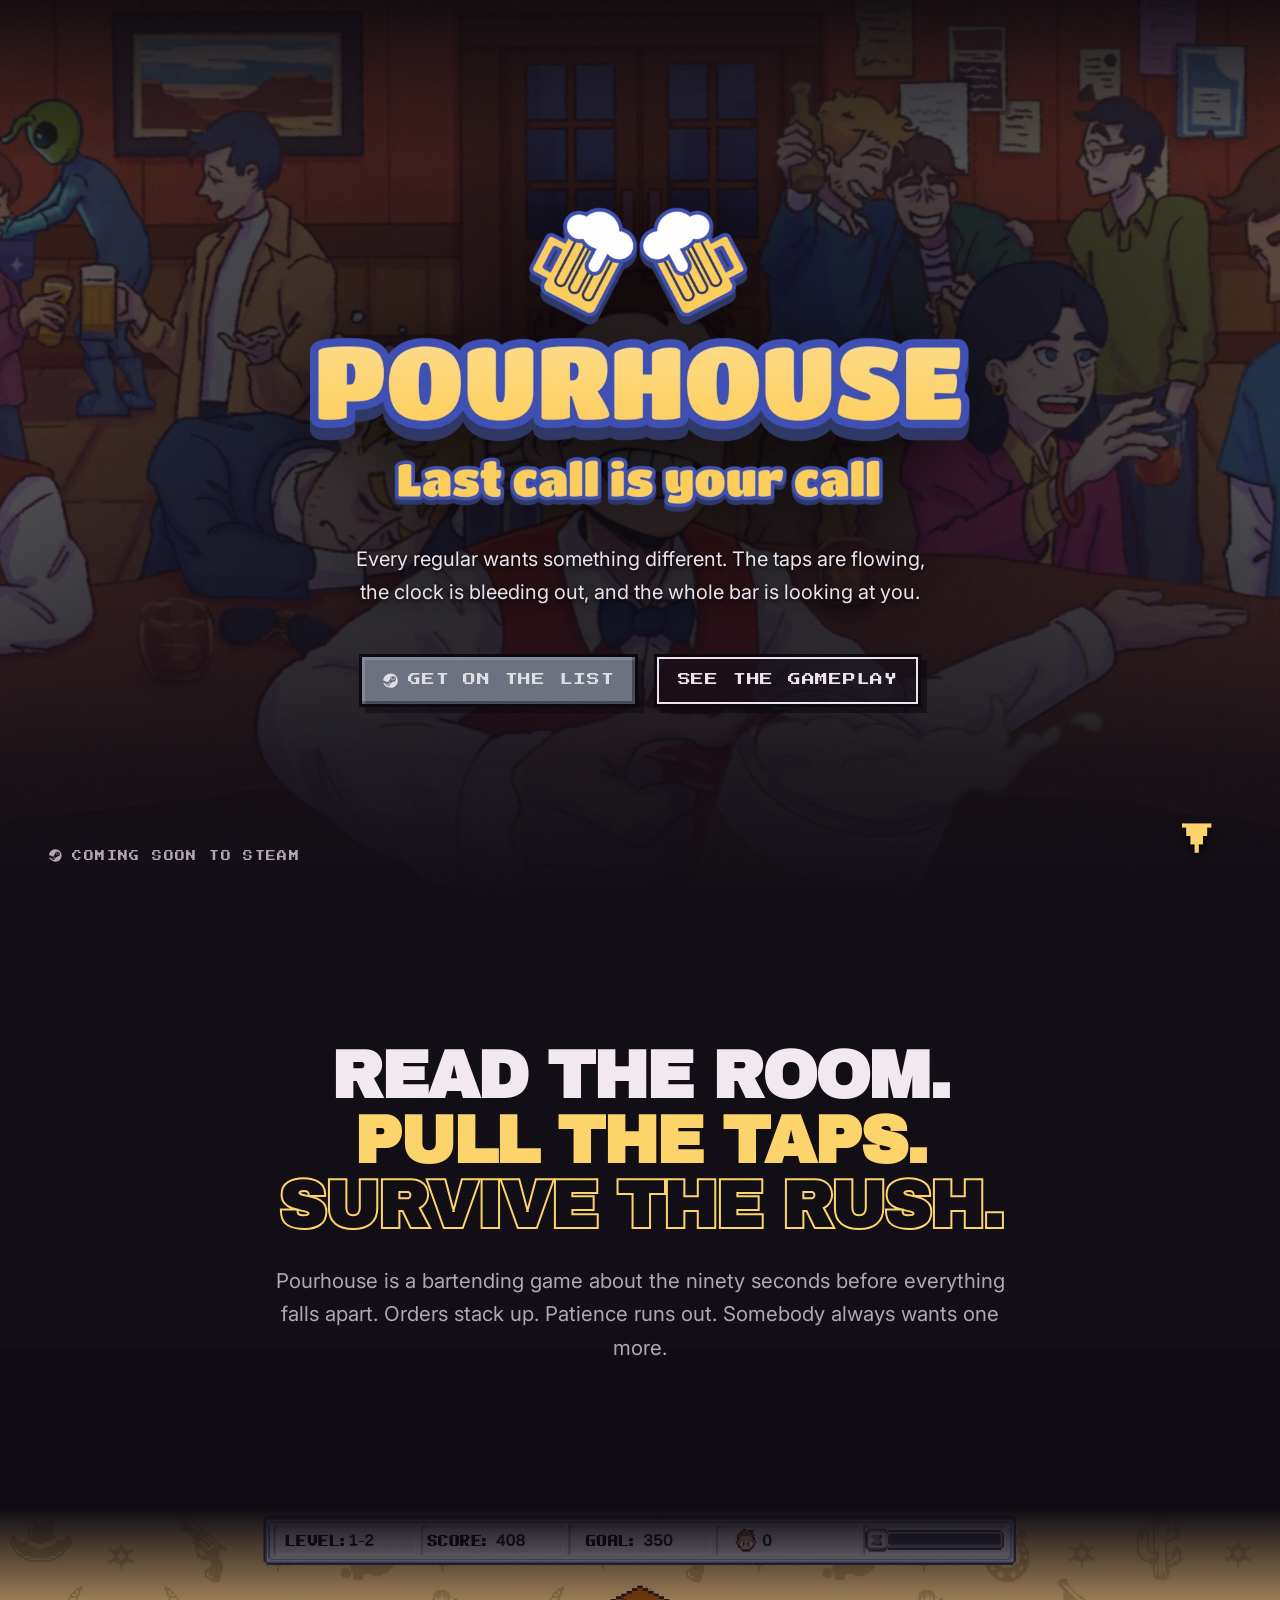
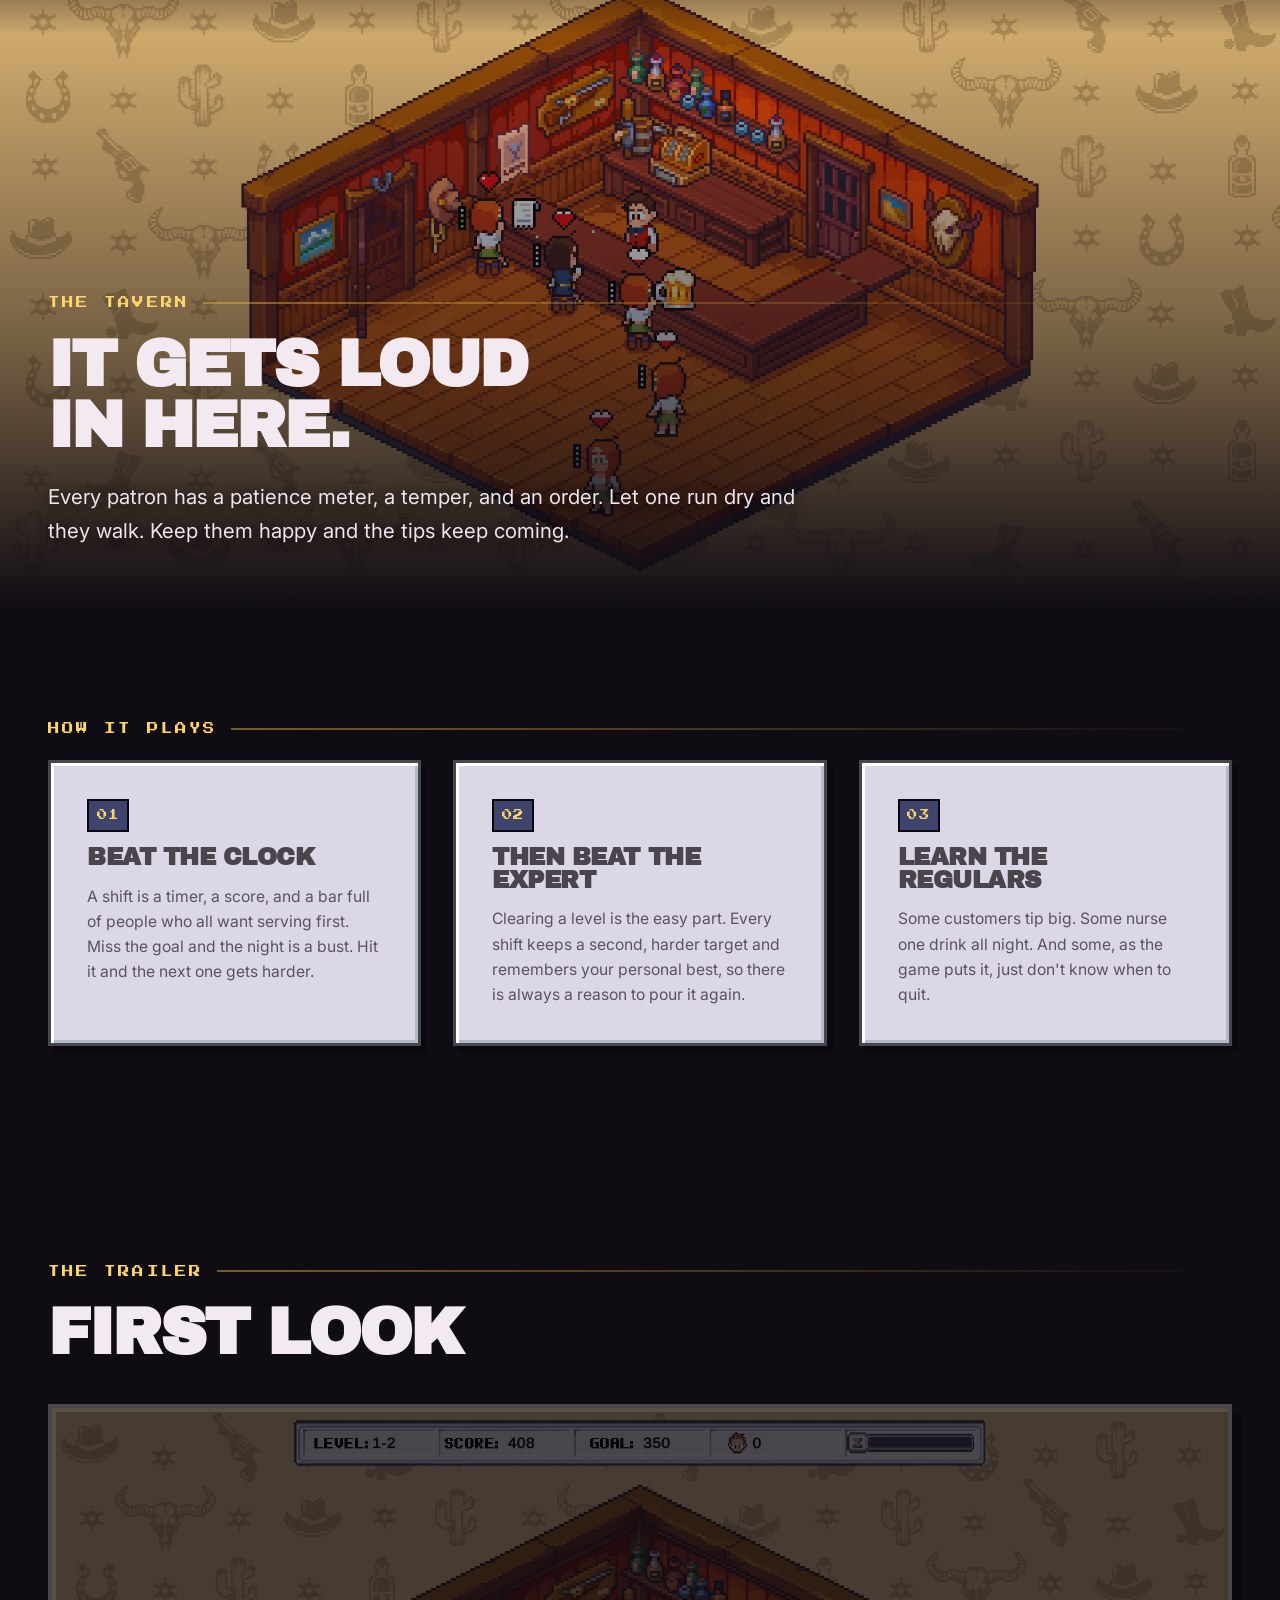
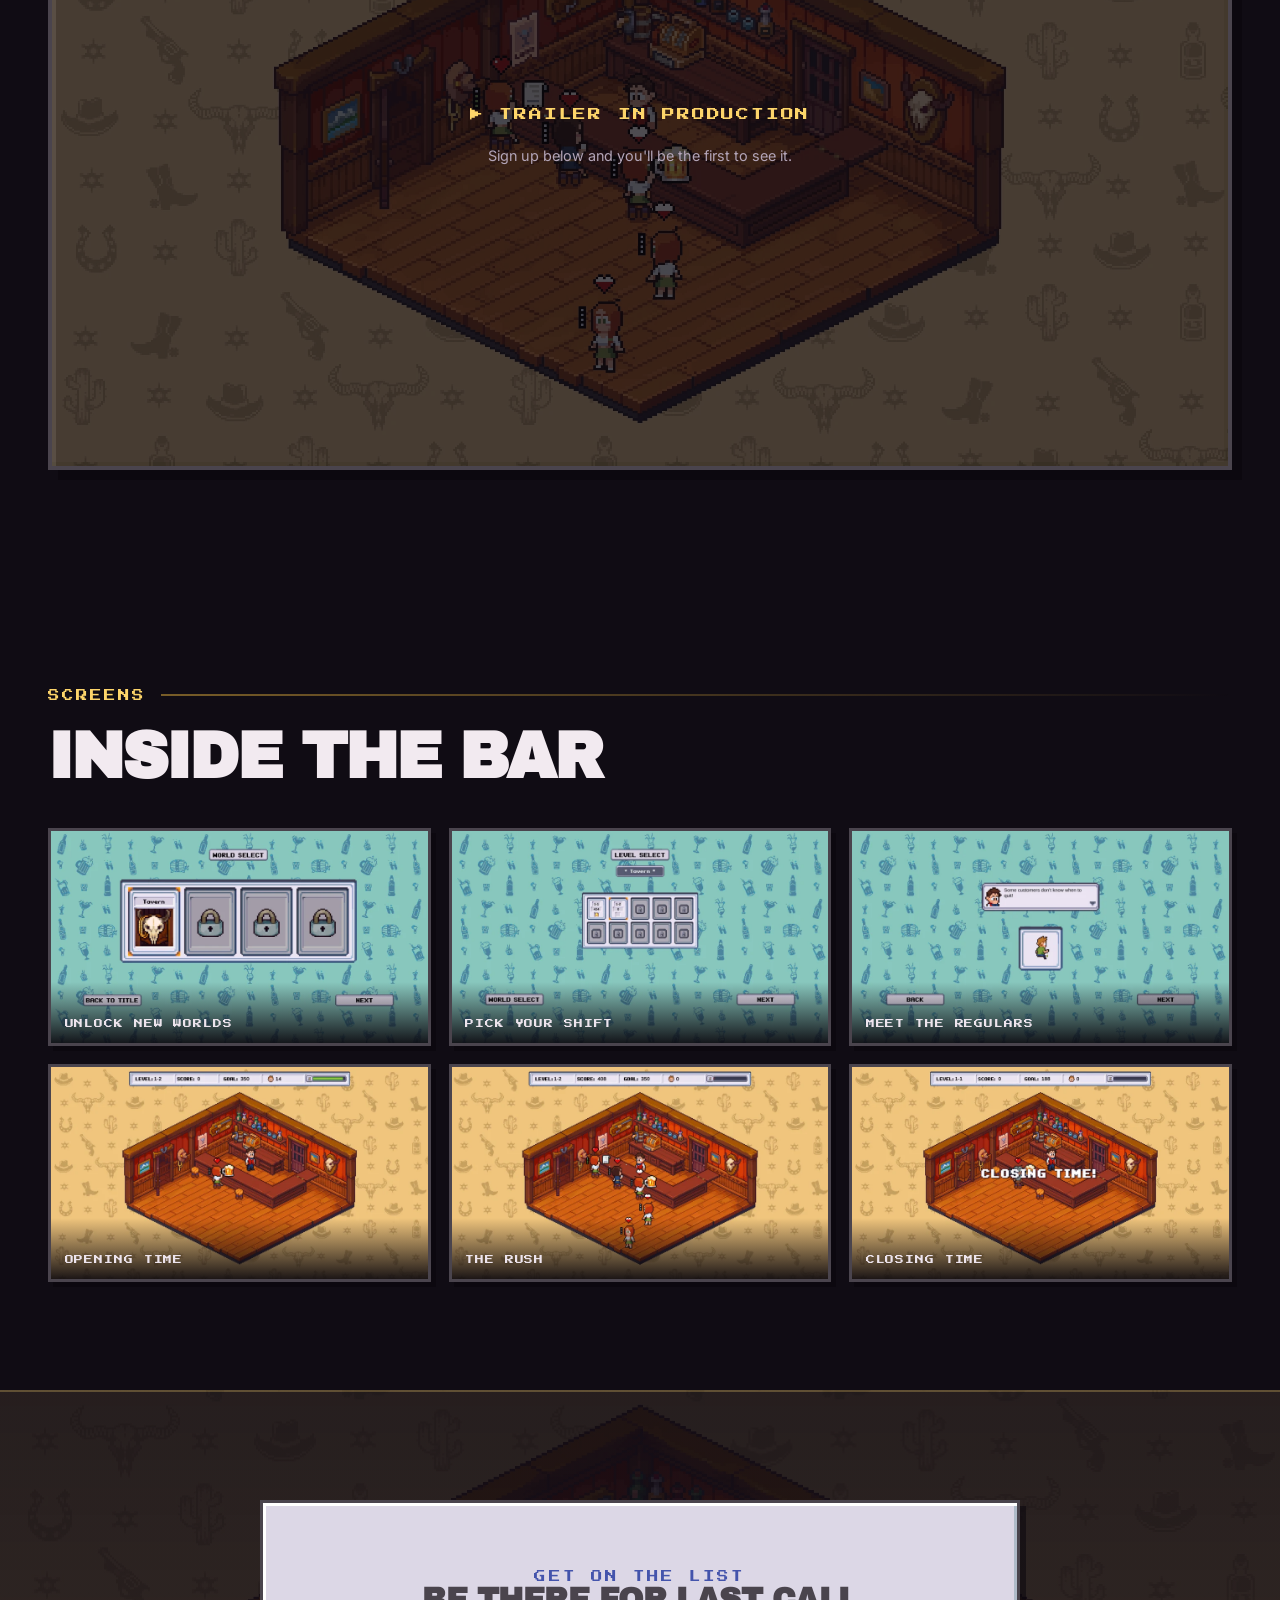
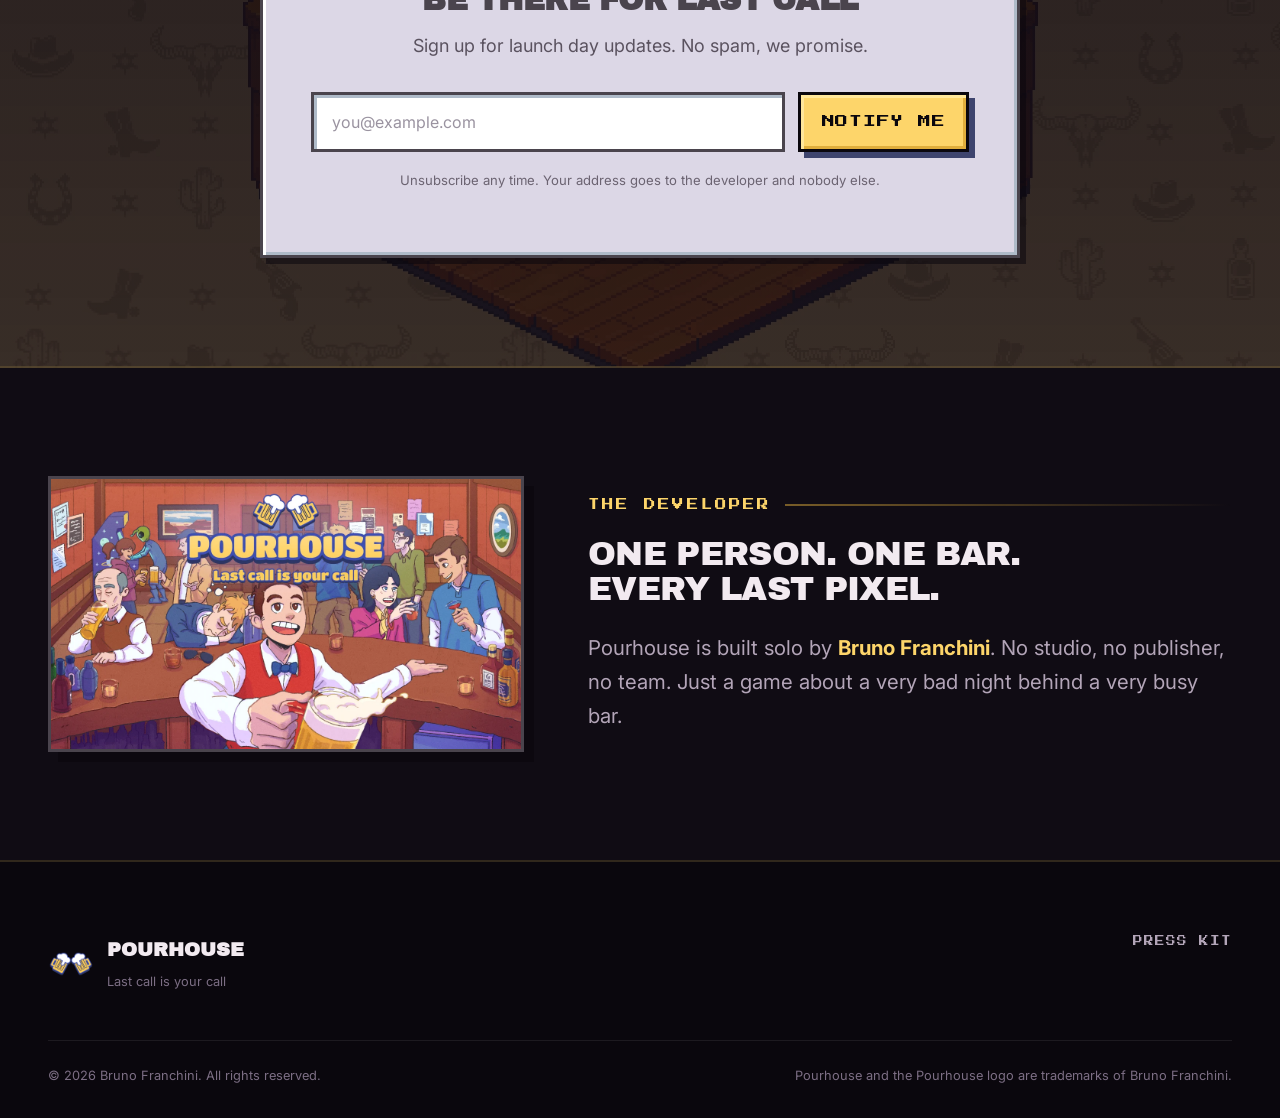
==== commit 431612ef: "Replace last call screenshot with Bruno's closing time shot" ====
--- a/index.html
+++ b/index.html
@@ -207,9 +207,9 @@
         <figcaption>The rush</figcaption>
       </figure>
 
-      <figure class="shot rv rv-d2" data-full="assets/img/screens/saloon-2.webp" data-cap="Last call">
-        <img src="assets/img/screens/saloon-2-thumb.webp" alt="The saloon late in a shift, a lone patron still waiting at the bar for a drink." loading="lazy" decoding="async" width="900" height="506">
-        <figcaption>Last call</figcaption>
+      <figure class="shot rv rv-d2" data-full="assets/img/screens/closing-time.webp" data-cap="Closing time">
+        <img src="assets/img/screens/closing-time-thumb.webp" alt="The saloon at the end of a shift, the timer drained and a CLOSING TIME banner across the bar." loading="lazy" decoding="async" width="900" height="506">
+        <figcaption>Closing time</figcaption>
       </figure>
 
     </div>
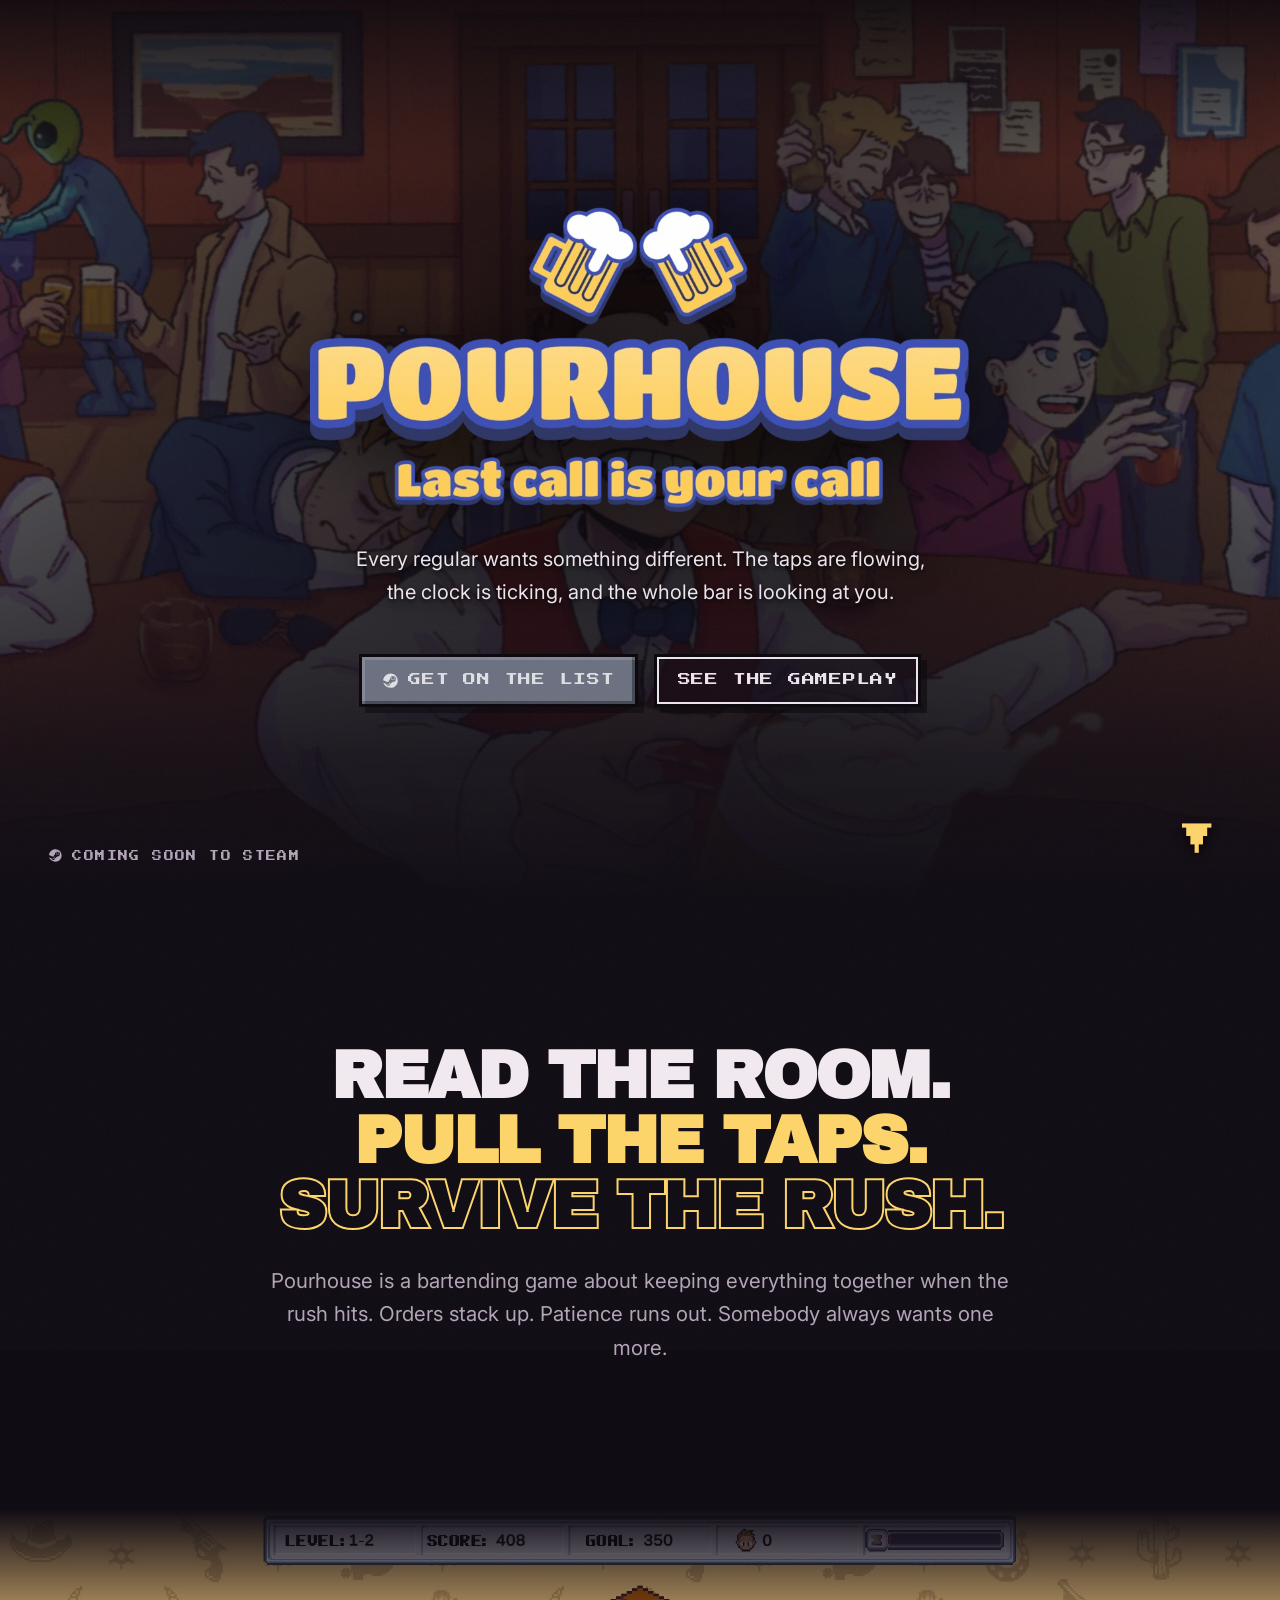
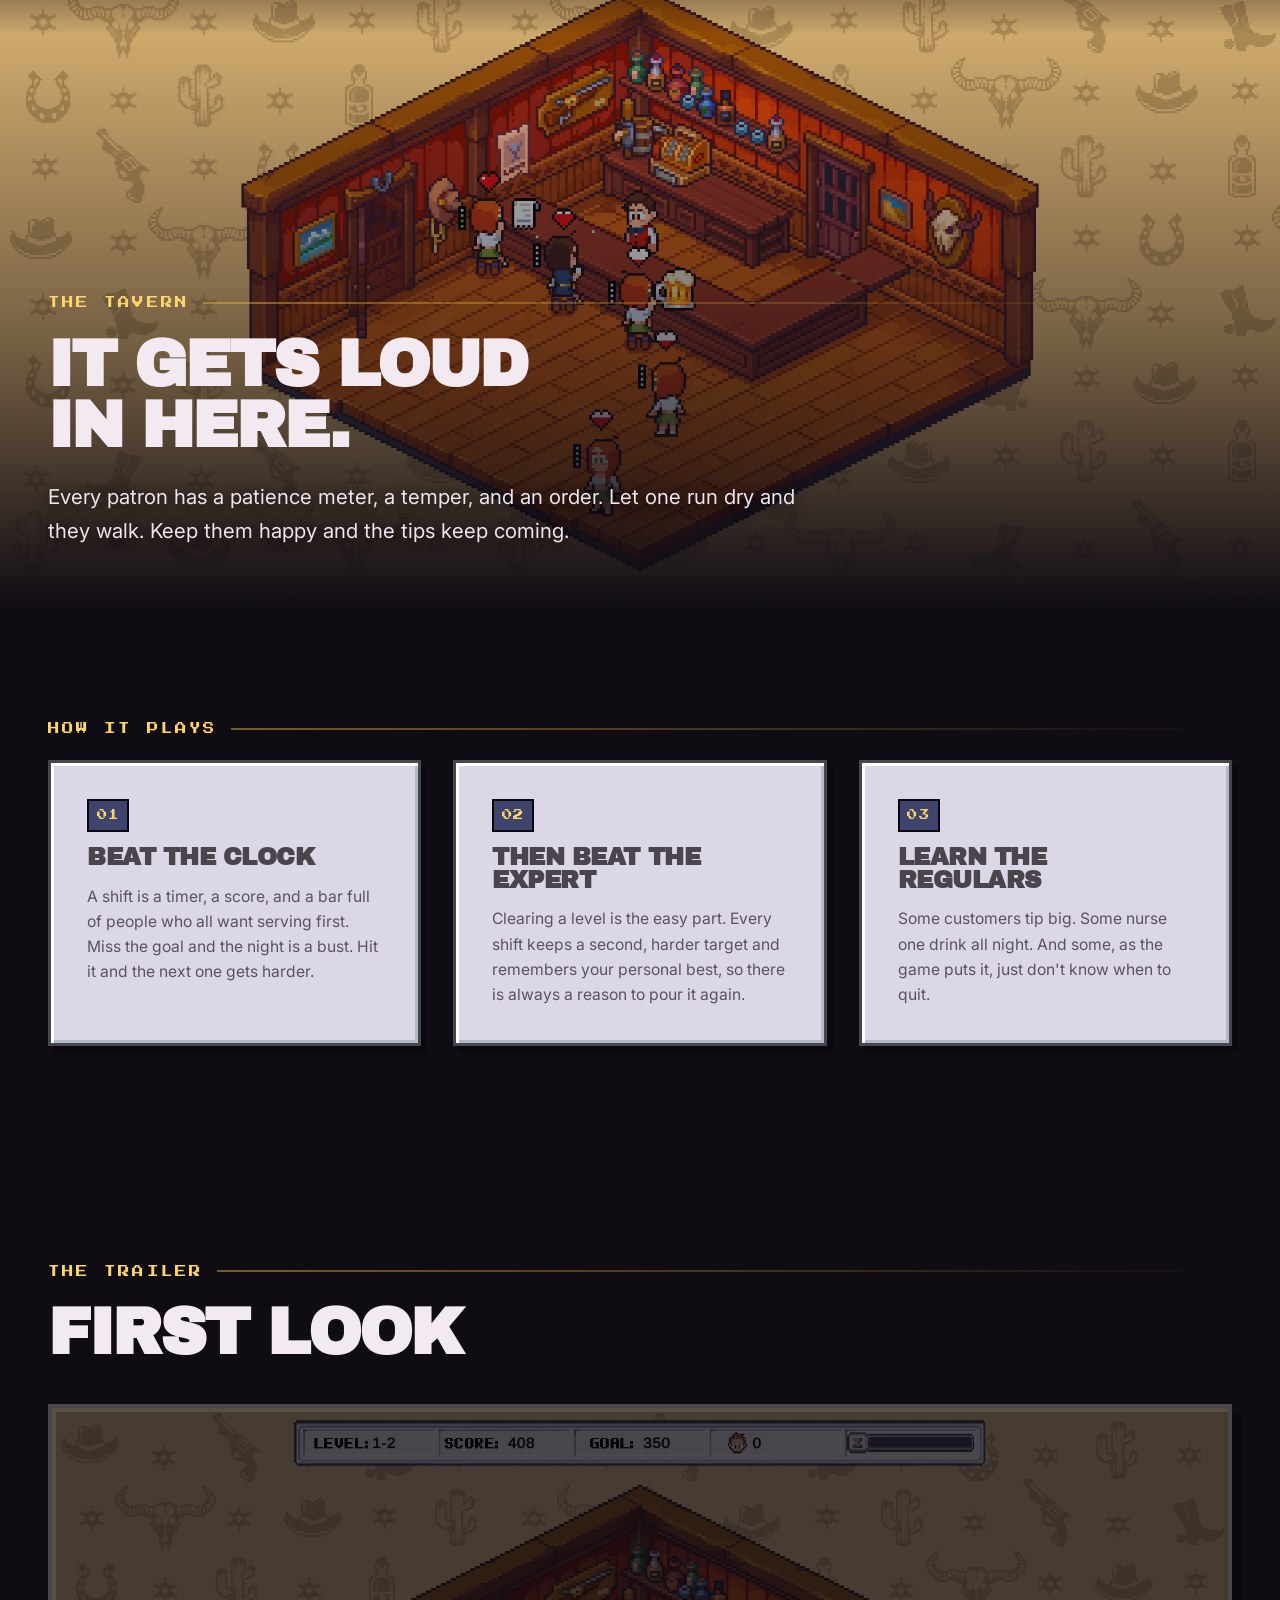
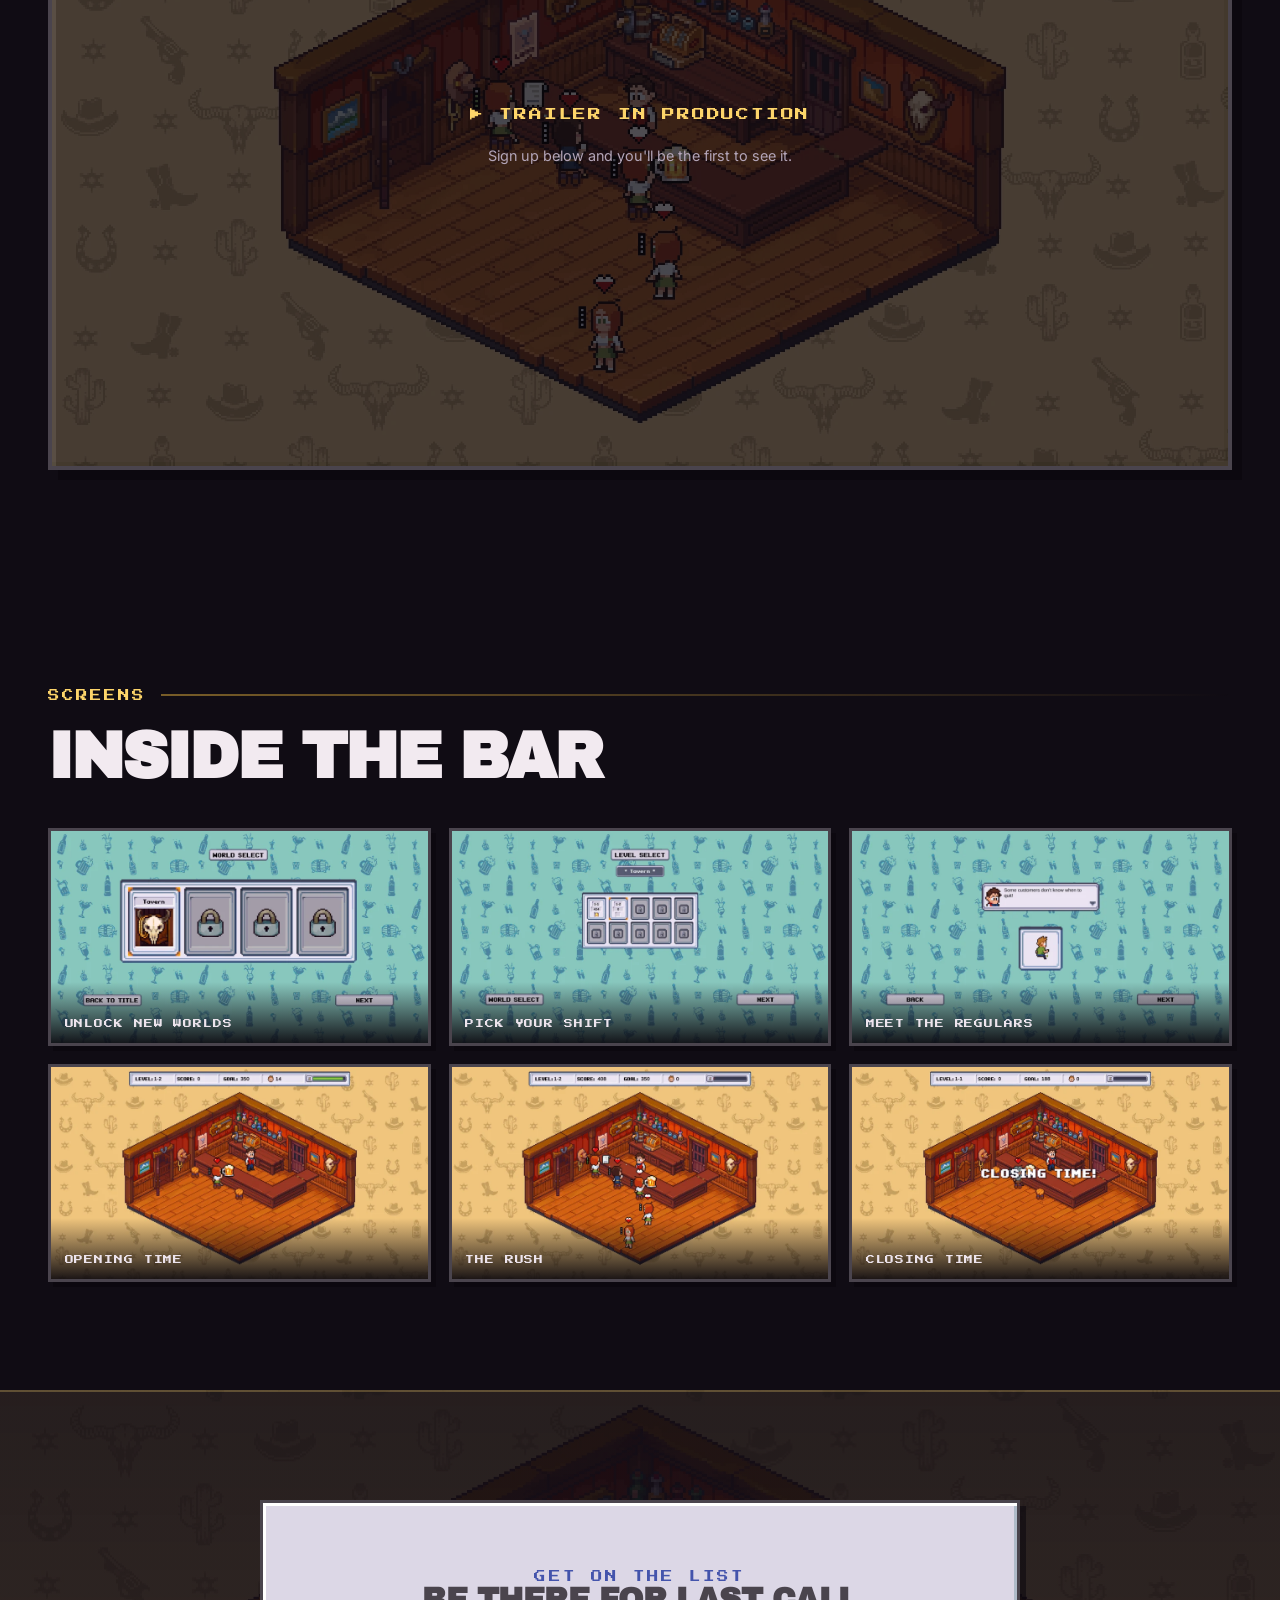
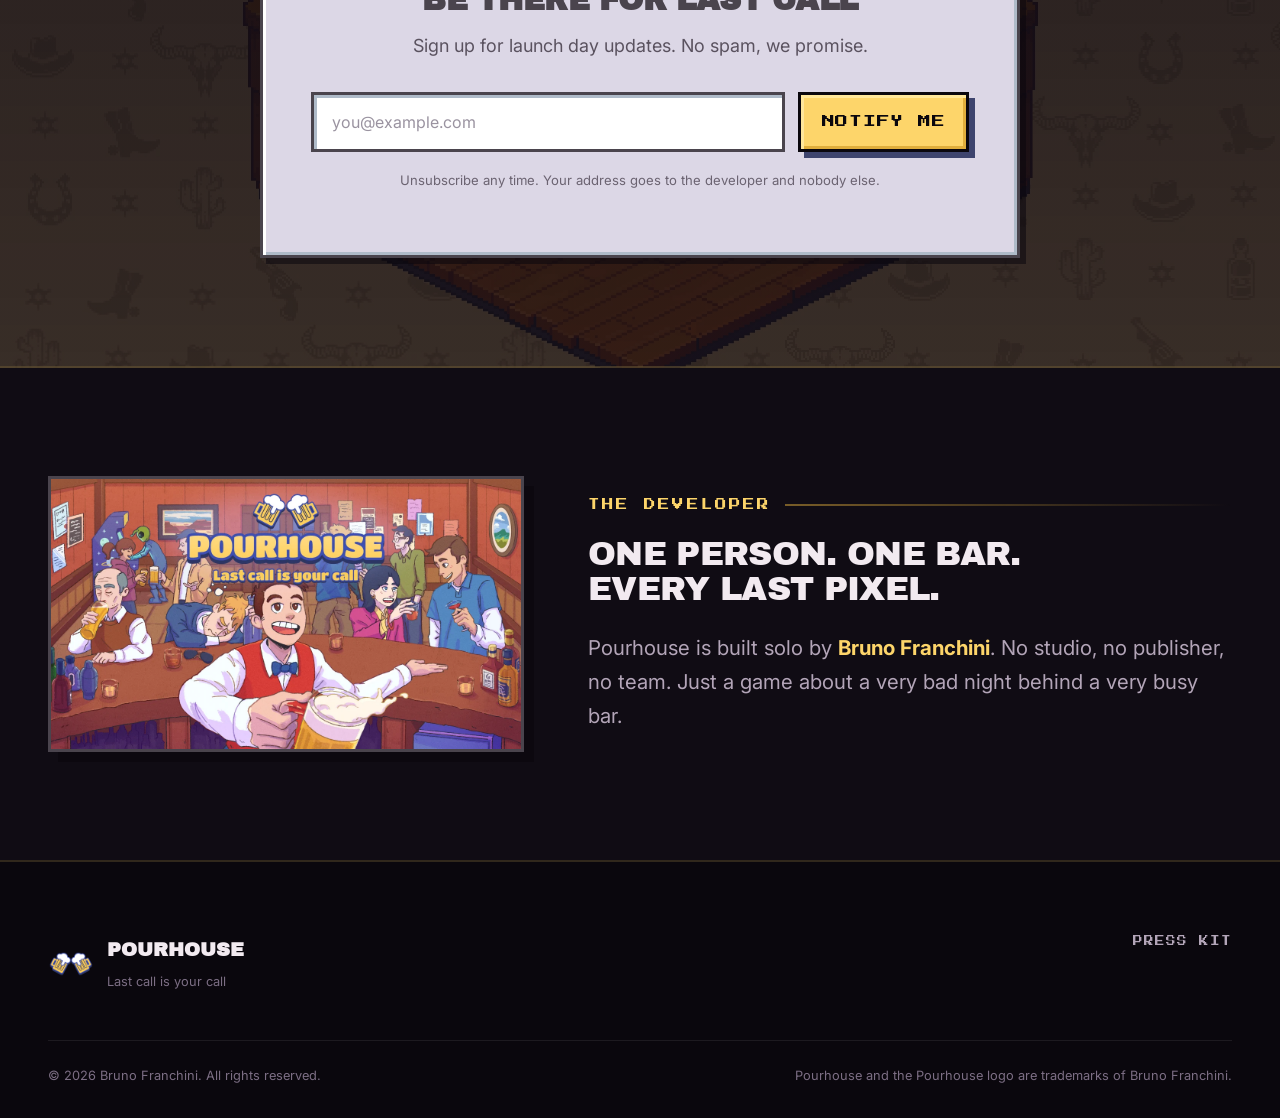
==== commit e32d3da4: "Minor text updates" ====
--- a/index.html
+++ b/index.html
@@ -70,7 +70,7 @@
         <img class="hero-logo" src="assets/img/logo.webp" alt="Pourhouse - Last call is your call"
              width="1000" height="465" fetchpriority="high">
       </h1>
-      <p class="hero-sub">Every regular wants something different. The taps are flowing, the clock is bleeding out, and the whole bar is looking at you.</p>
+      <p class="hero-sub">Every regular wants something different. The taps are flowing, the clock is ticking, and the whole bar is looking at you.</p>
       <div class="hero-cta">
         <a class="btn btn-primary js-wishlist" href="#signup"></a>
         <a class="btn btn-ghost" href="#gameplay">See the gameplay</a>
@@ -100,7 +100,7 @@
       <span class="l3">Survive the rush.</span>
     </h2>
     <p class="lede rv rv-d1" style="margin-inline:auto;text-align:center;">
-      Pourhouse is a bartending game about the ninety seconds before everything falls apart.
+      Pourhouse is a bartending game about keeping everything together when the rush hits.
       Orders stack up. Patience runs out. Somebody always wants one more.
     </p>
   </div>
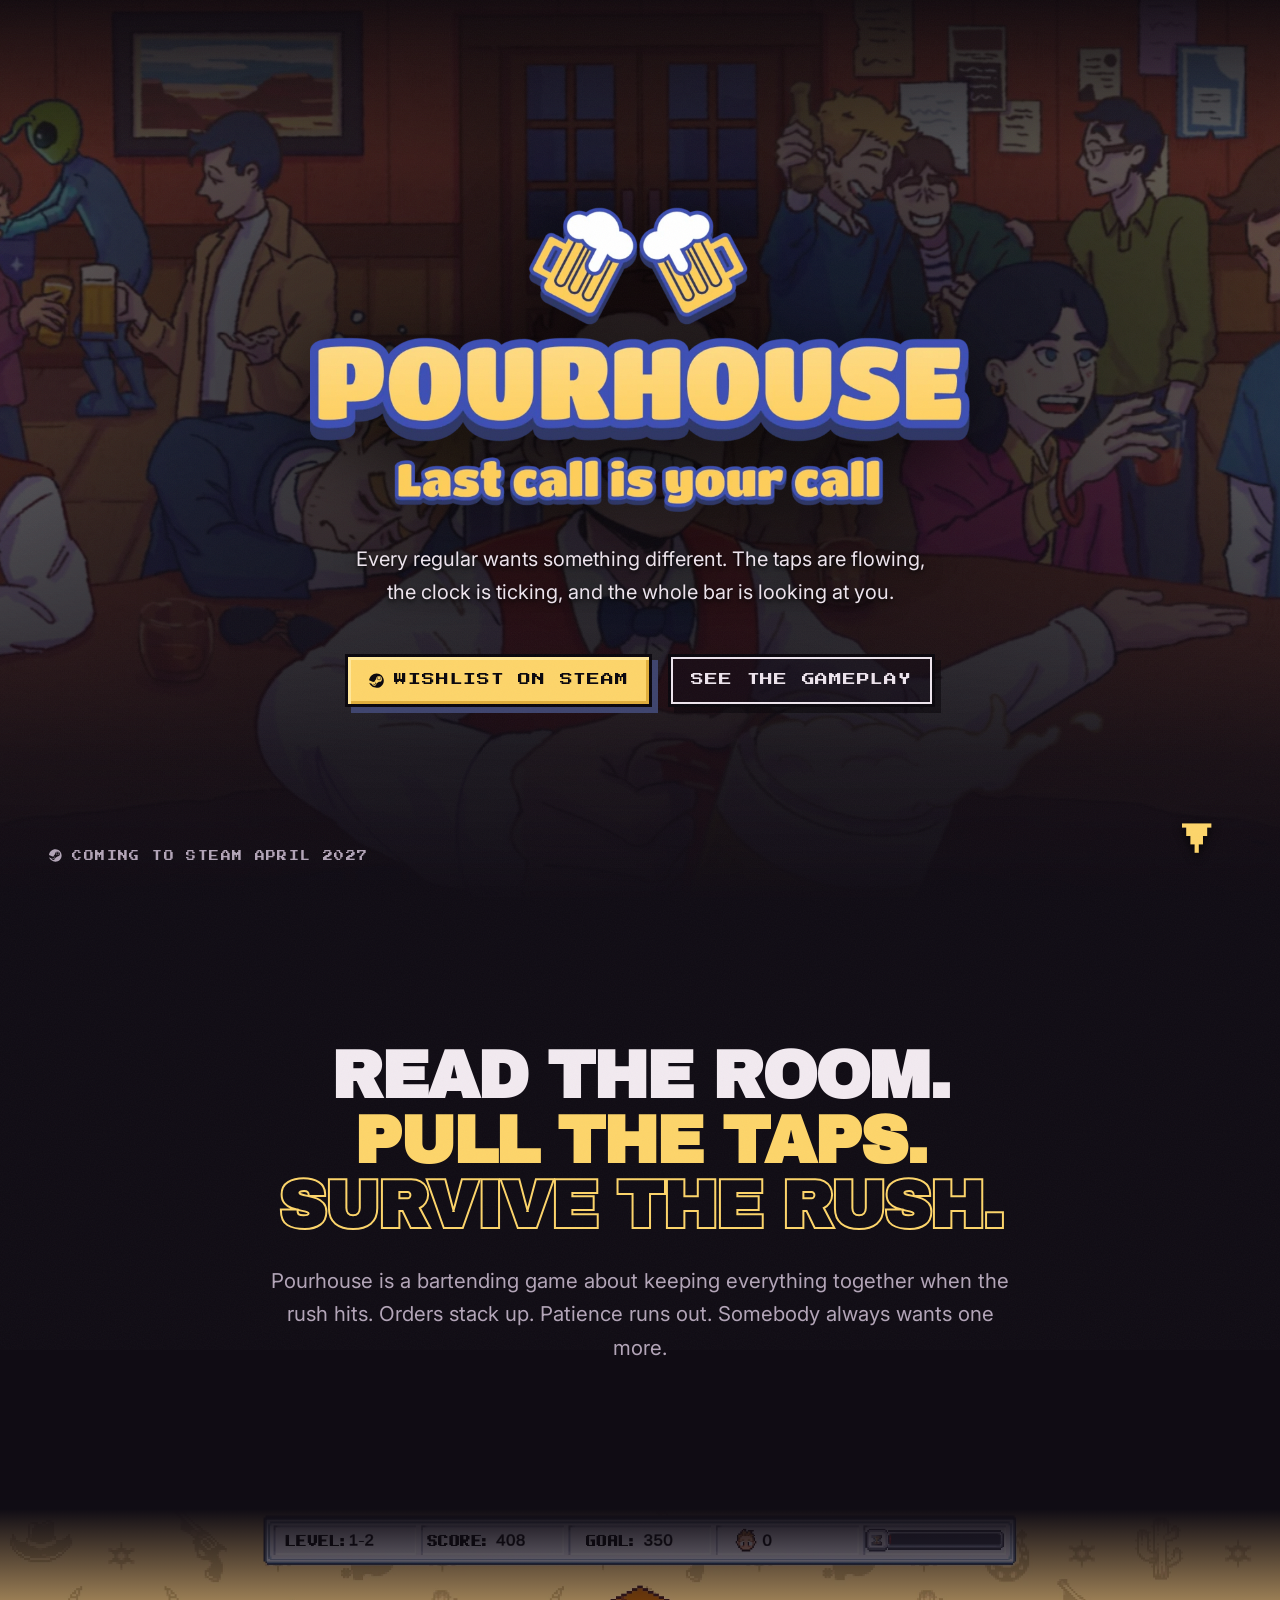
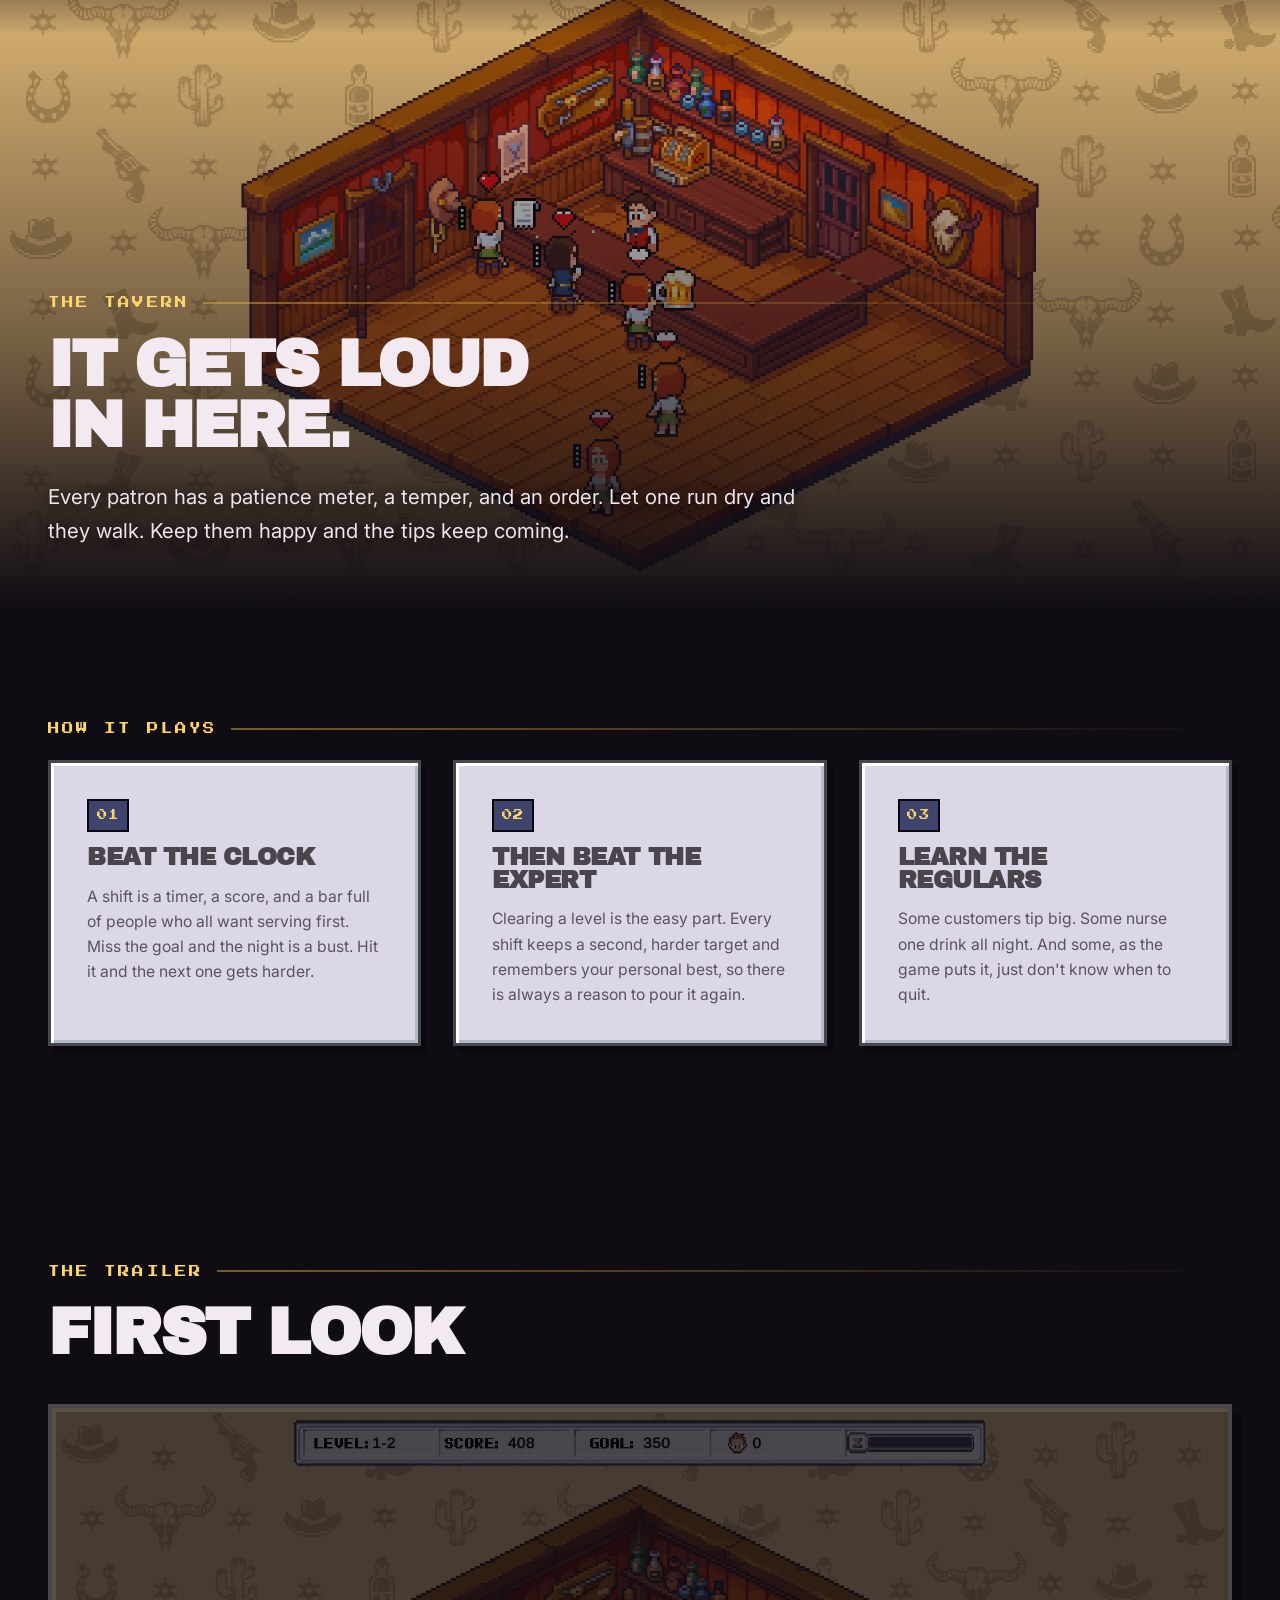
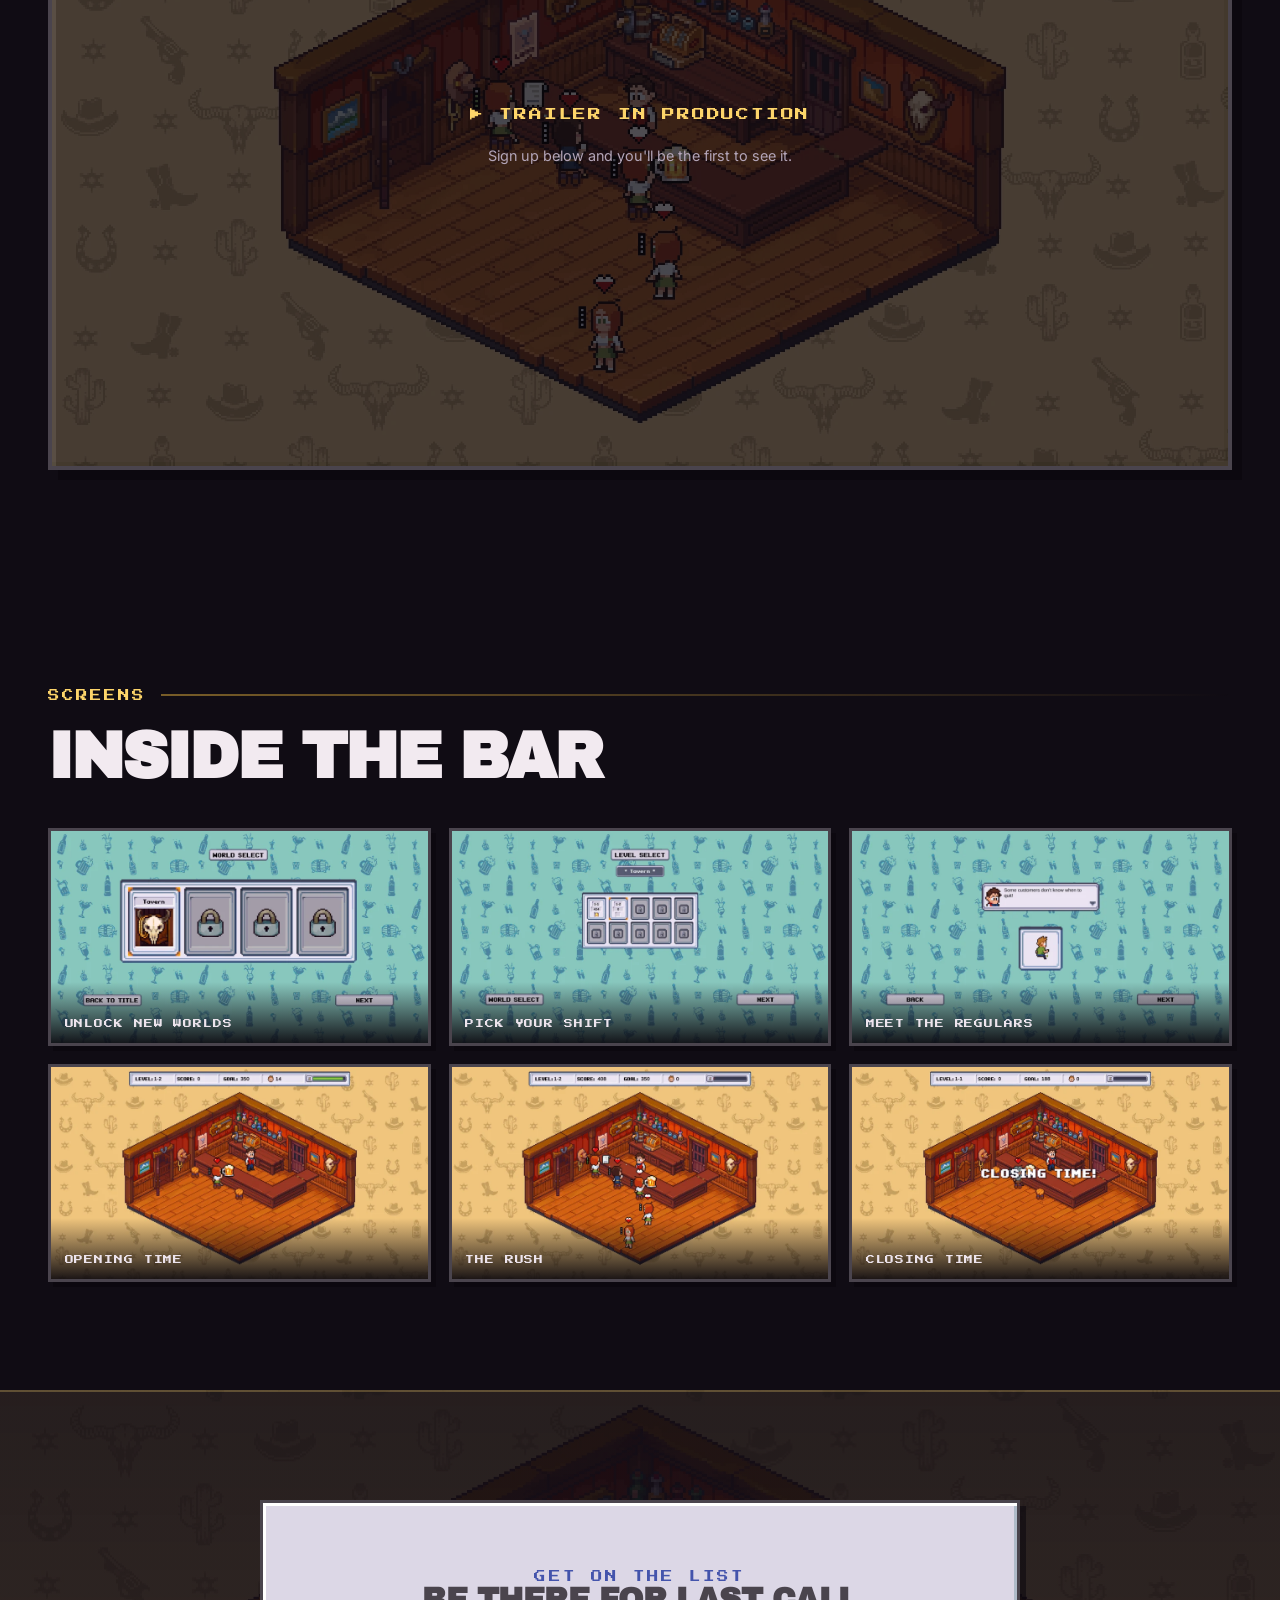
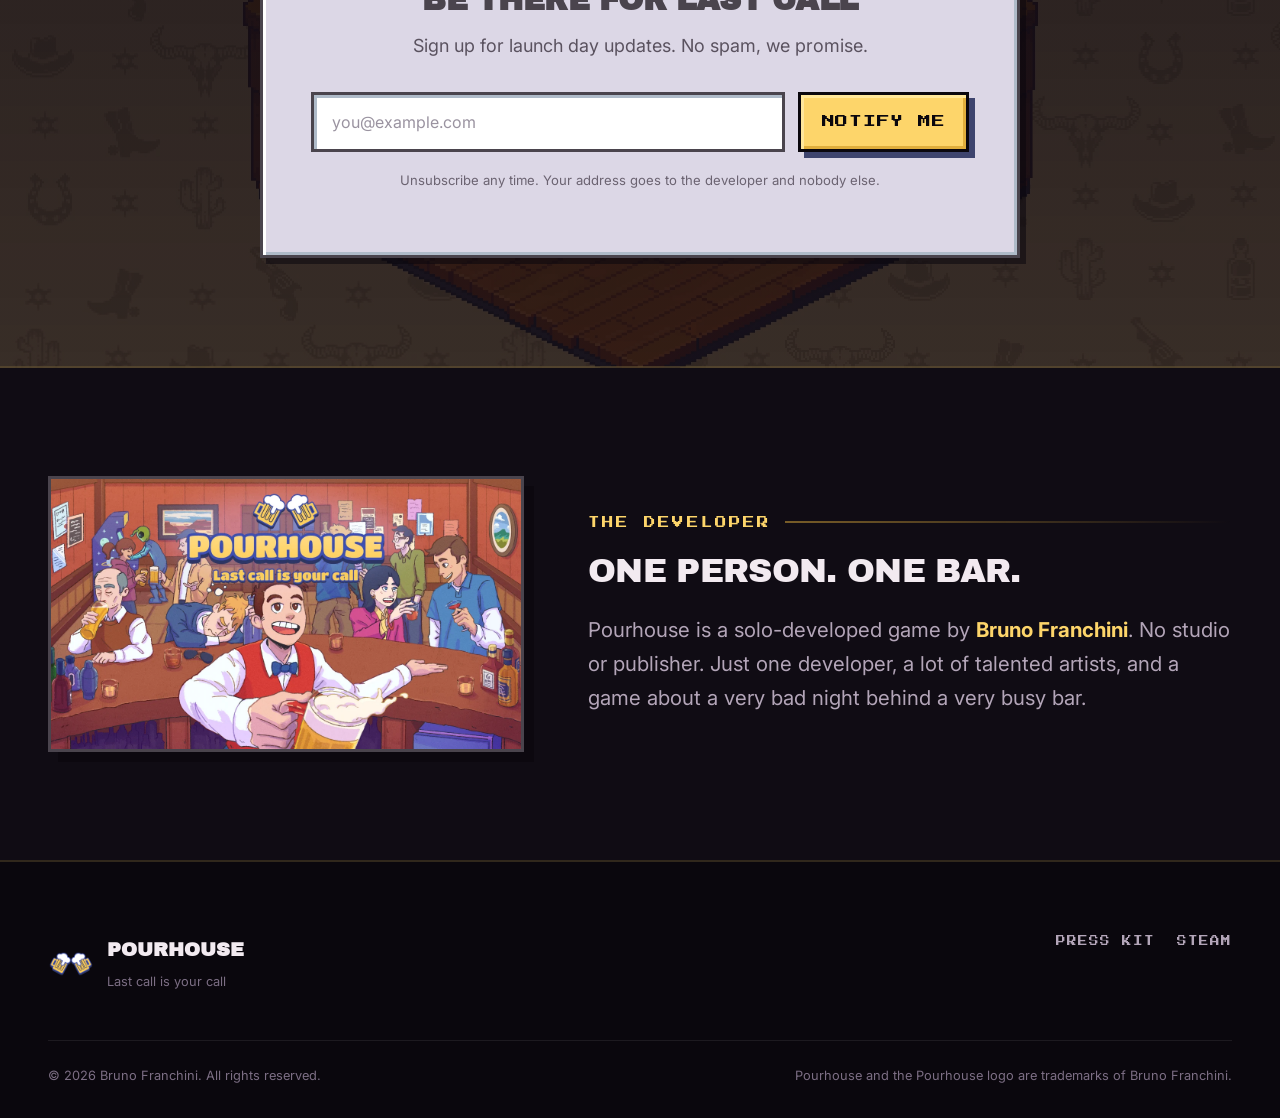
==== commit e4de7cde: "Updated config with relevant information. Added VS stuff to gitignore. Made a few more small text ed" ====
--- a/index.html
+++ b/index.html
@@ -1,293 +1,302 @@
 <!DOCTYPE html>
 <html lang="en">
 <head>
-<meta charset="utf-8">
-<meta name="viewport" content="width=device-width, initial-scale=1">
-<title>Pourhouse - Last call is your call</title>
-<meta name="description" content="Pourhouse is a fast, chaotic pixel-art bartending game. Read the room, pull the taps, and keep the whole bar happy before last call. Coming soon to Steam.">
-<link rel="canonical" href="https://pourhousegame.com/">
-
-<!-- Open Graph / social -->
-<meta property="og:type" content="website">
-<meta property="og:site_name" content="Pourhouse">
-<meta property="og:title" content="Pourhouse - Last call is your call">
-<meta property="og:description" content="A fast, chaotic pixel-art bartending game. Read the room, pull the taps, survive the rush. Coming soon to Steam.">
-<meta property="og:url" content="https://pourhousegame.com/">
-<meta property="og:image" content="https://pourhousegame.com/assets/img/og-image.jpg">
-<meta property="og:image:width" content="1200">
-<meta property="og:image:height" content="630">
-<meta name="twitter:card" content="summary_large_image">
-<meta name="twitter:title" content="Pourhouse - Last call is your call">
-<meta name="twitter:description" content="A fast, chaotic pixel-art bartending game. Coming soon to Steam.">
-<meta name="twitter:image" content="https://pourhousegame.com/assets/img/og-image.jpg">
-<meta name="theme-color" content="#100C14">
-
-<link rel="icon" href="favicon.ico" sizes="any">
-<link rel="apple-touch-icon" href="assets/img/apple-touch-icon.png">
-
-<link rel="preconnect" href="https://fonts.googleapis.com">
-<link rel="preconnect" href="https://fonts.gstatic.com" crossorigin>
-<link href="https://fonts.googleapis.com/css2?family=Archivo+Black&family=Inter:wght@400;600&family=Press+Start+2P&display=swap" rel="stylesheet">
-<link rel="preload" as="image" href="assets/img/hero-1600.webp" imagesrcset="assets/img/hero-700.webp 700w, assets/img/hero-1100.webp 1100w, assets/img/hero-1600.webp 1600w, assets/img/hero-2400.webp 2400w" imagesizes="100vw">
-<link rel="stylesheet" href="css/style.css">
+    <meta charset="utf-8">
+    <meta name="viewport" content="width=device-width, initial-scale=1">
+    <title>Pourhouse - Last call is your call</title>
+    <meta name="description" content="Pourhouse is a fast, chaotic pixel-art bartending game. Read the room, pull the taps, and keep the whole bar happy before last call. Coming to Steam April 2027.">
+    <link rel="canonical" href="https://pourhousegame.com/">
+
+    <!-- Open Graph / social -->
+    <meta property="og:type" content="website">
+    <meta property="og:site_name" content="Pourhouse">
+    <meta property="og:title" content="Pourhouse - Last call is your call">
+    <meta property="og:description" content="A fast, chaotic pixel-art bartending game. Read the room, pull the taps, survive the rush. Coming to Steam April 2027.">
+    <meta property="og:url" content="https://pourhousegame.com/">
+    <meta property="og:image" content="https://pourhousegame.com/assets/img/og-image.jpg">
+    <meta property="og:image:width" content="1200">
+    <meta property="og:image:height" content="630">
+    <meta name="twitter:card" content="summary_large_image">
+    <meta name="twitter:title" content="Pourhouse - Last call is your call">
+    <meta name="twitter:description" content="A fast, chaotic pixel-art bartending game. Coming to Steam April 2027.">
+    <meta name="twitter:image" content="https://pourhousegame.com/assets/img/og-image.jpg">
+    <meta name="theme-color" content="#100C14">
+
+    <link rel="icon" href="favicon.ico" sizes="any">
+    <link rel="apple-touch-icon" href="assets/img/apple-touch-icon.png">
+
+    <link rel="preconnect" href="https://fonts.googleapis.com">
+    <link rel="preconnect" href="https://fonts.gstatic.com" crossorigin>
+    <link href="https://fonts.googleapis.com/css2?family=Archivo+Black&family=Inter:wght@400;600&family=Press+Start+2P&display=swap" rel="stylesheet">
+    <link rel="preload" as="image" href="assets/img/hero-1600.webp" imagesrcset="assets/img/hero-700.webp 700w, assets/img/hero-1100.webp 1100w, assets/img/hero-1600.webp 1600w, assets/img/hero-2400.webp 2400w" imagesizes="100vw">
+    <link rel="stylesheet" href="css/style.css">
 </head>
 <body>
 
-<a class="skip" href="#main">Skip to content</a>
-<div class="grain" aria-hidden="true"></div>
-
-<!-- ================================================================== NAV -->
-<header class="nav" id="nav">
-  <a class="nav-brand" href="#top">
-    <img src="assets/img/mark.png" alt="" width="34" height="34">
-    <b>Pourhouse</b>
-  </a>
-  <nav class="nav-links" aria-label="Primary">
-    <a href="#gameplay">Gameplay</a>
-    <a href="#trailer">Trailer</a>
-    <a href="#shots">Screens</a>
-    <a href="#signup">Newsletter</a>
-    <a href="press.html">Press</a>
-    <a class="btn btn-primary js-wishlist" href="#signup">Wishlist</a>
-  </nav>
-</header>
-
-<!-- ================================================================= HERO -->
-<div id="top"></div>
-<section class="hero">
-  <div class="hero-bg" id="heroBg">
-    <img
-      src="assets/img/hero-1600.webp"
-      srcset="assets/img/hero-700.webp 700w, assets/img/hero-1100.webp 1100w, assets/img/hero-1600.webp 1600w, assets/img/hero-2400.webp 2400w"
-      sizes="100vw"
-      alt="A packed bar at night. The bartender slides a fresh beer across the counter while regulars drink, laugh and argue behind him."
-      width="1920" height="1080" fetchpriority="high" decoding="async">
-  </div>
-
-  <div class="hero-inner">
-    <div>
-      <h1>
-        <img class="hero-logo" src="assets/img/logo.webp" alt="Pourhouse - Last call is your call"
-             width="1000" height="465" fetchpriority="high">
-      </h1>
-      <p class="hero-sub">Every regular wants something different. The taps are flowing, the clock is ticking, and the whole bar is looking at you.</p>
-      <div class="hero-cta">
-        <a class="btn btn-primary js-wishlist" href="#signup"></a>
-        <a class="btn btn-ghost" href="#gameplay">See the gameplay</a>
-      </div>
+    <a class="skip" href="#main">Skip to content</a>
+    <div class="grain" aria-hidden="true"></div>
+
+    <!-- ================================================================== NAV -->
+    <header class="nav" id="nav">
+        <a class="nav-brand" href="#top">
+            <img src="assets/img/mark.png" alt="" width="34" height="34">
+            <b>Pourhouse</b>
+        </a>
+        <nav class="nav-links" aria-label="Primary">
+            <a href="#gameplay">Gameplay</a>
+            <a href="#trailer">Trailer</a>
+            <a href="#shots">Screens</a>
+            <a href="#signup">Newsletter</a>
+            <a href="press.html">Press</a>
+            <a class="btn btn-primary js-wishlist" href="#signup">Wishlist</a>
+        </nav>
+    </header>
+
+    <!-- ================================================================= HERO -->
+    <div id="top"></div>
+    <section class="hero">
+        <div class="hero-bg" id="heroBg">
+            <img
+                 src="assets/img/hero-1600.webp"
+                 srcset="assets/img/hero-700.webp 700w, assets/img/hero-1100.webp 1100w, assets/img/hero-1600.webp 1600w, assets/img/hero-2400.webp 2400w"
+                 sizes="100vw"
+                 alt="A packed bar at night. The bartender slides a fresh beer across the counter while regulars drink, laugh and argue behind him."
+                 width="1920" height="1080" fetchpriority="high" decoding="async">
+        </div>
+
+        <div class="hero-inner">
+            <div>
+                <h1>
+                    <img class="hero-logo" src="assets/img/logo.webp" alt="Pourhouse - Last call is your call"
+                         width="1000" height="465" fetchpriority="high">
+                </h1>
+                <p class="hero-sub">Every regular wants something different. The taps are flowing, the clock is ticking, and the whole bar is looking at you.</p>
+                <div class="hero-cta">
+                    <a class="btn btn-primary js-wishlist" href="#signup"></a>
+                    <a class="btn btn-ghost" href="#gameplay">See the gameplay</a>
+                </div>
+            </div>
+        </div>
+
+        <div class="hero-foot">
+            <div class="platform">
+                <svg viewBox="0 0 24 24" aria-hidden="true"><path d="M11.98 2C6.53 2 2.06 6.15 1.55 11.46l5.62 2.32a3.03 3.03 0 0 1 1.72-.53l2.5-3.62v-.05c0-2.18 1.77-3.96 3.96-3.96s3.96 1.78 3.96 3.96a3.97 3.97 0 0 1-4.1 3.96l-3.56 2.54c0 .05.01.1.01.16 0 1.64-1.33 2.97-2.97 2.97-1.44 0-2.65-1.03-2.92-2.4L1.76 15.1C3.05 19.08 6.98 22 11.98 22c5.52 0 10-4.48 10-10s-4.48-10-10-10zm-4.7 15.17.83.34a2.23 2.23 0 0 0 2.9-1.2 2.23 2.23 0 0 0-2.32-3.07l.86.36a1.64 1.64 0 1 1-1.27 3.02l-1-.45zm10.7-8.42c0-1.45-1.18-2.64-2.64-2.64a2.64 2.64 0 0 0 0 5.28 2.64 2.64 0 0 0 2.64-2.64zm-4.62 0c0-1.1.89-1.98 1.98-1.98 1.1 0 1.99.89 1.99 1.98 0 1.1-.89 1.99-1.99 1.99a1.98 1.98 0 0 1-1.98-1.99z" /></svg>
+                <span id="releaseWindow"><a href="https://store.steampowered.com/app/5223160/">Coming to Steam April 2027</a></span>
+            </div>
+            <a class="scroll-cue" href="#gameplay" aria-label="Scroll to gameplay">
+                <span>&#9660;</span>
+            </a>
+        </div>
+    </section>
+
+    <main id="main">
+
+        <!-- ============================================================ STATEMENT -->
+        <section class="section statement">
+            <div class="wrap">
+                <h2 class="h-mega rv">
+                    <span>Read the room.</span>
+                    <span class="l2">Pull the taps.</span>
+                    <span class="l3">Survive the rush.</span>
+                </h2>
+                <p class="lede rv rv-d1" style="margin-inline:auto;text-align:center;">
+                    Pourhouse is a bartending game about keeping everything together when the rush hits.
+                    Orders stack up. Patience runs out. Somebody always wants one more.
+                </p>
+            </div>
+        </section>
+
+        <!-- ============================================================= SHOWCASE -->
+        <section class="showcase" id="gameplay">
+            <div class="showcase-media">
+                <img src="assets/img/screens/rush.webp"
+                     alt="A busy saloon at peak rush. Six patrons wait along the bar with patience meters draining while the bartender serves a beer. Score 408 against a goal of 350."
+                     width="1914" height="1077" loading="lazy" decoding="async">
+            </div>
+            <div class="showcase-copy">
+                <div class="inner">
+                    <p class="eyebrow rv">The Tavern</p>
+                    <h2 class="h-big rv rv-d1">It gets loud<br>in here.</h2>
+                    <p class="lede rv rv-d2">
+                        Every patron has a patience meter, a temper, and an order.
+                        Let one run dry and they walk. Keep them happy and the tips keep coming.
+                    </p>
+                </div>
+            </div>
+        </section>
+
+        <!-- ============================================================= FEATURES -->
+        <section class="section">
+            <div class="wrap">
+                <p class="eyebrow rv">How it plays</p>
+                <div class="features">
+
+                    <article class="panel feature rv">
+                        <span class="num">01</span>
+                        <h3>Beat the clock</h3>
+                        <p>
+                            A shift is a timer, a score, and a bar full of people who all want serving first.
+                            Miss the goal and the night is a bust. Hit it and the next one gets harder.
+                        </p>
+                    </article>
+
+                    <article class="panel feature rv rv-d1">
+                        <span class="num">02</span>
+                        <h3>Then beat the expert</h3>
+                        <p>
+                            Clearing a level is the easy part. Every shift keeps a second, harder target
+                            and remembers your personal best, so there is always a reason to pour it again.
+                        </p>
+                    </article>
+
+                    <article class="panel feature rv rv-d2">
+                        <span class="num">03</span>
+                        <h3>Learn the regulars</h3>
+                        <p>
+                            Some customers tip big. Some nurse one drink all night.
+                            And some, as the game puts it, just don't know when to quit.
+                        </p>
+                    </article>
+
+                </div>
+            </div>
+        </section>
+
+        <!-- ============================================================== TRAILER -->
+        <section class="section" id="trailer">
+            <div class="wrap">
+                <p class="eyebrow rv">The trailer</p>
+                <h2 class="h-big rv" style="margin-bottom:2.5rem;">First look</h2>
+                <div class="trailer-frame rv rv-d1" id="trailerFrame">
+                    <div class="trailer-pending">
+                        <img src="assets/img/screens/rush.webp" alt="" aria-hidden="true" loading="lazy">
+                        <div class="msg">
+                            <p>&#9654; Trailer in production</p>
+                            <small>Sign up below and you'll be the first to see it.</small>
+                        </div>
+                    </div>
+                </div>
+            </div>
+        </section>
+
+        <!-- ============================================================== GALLERY -->
+        <section class="section" id="shots">
+            <div class="wrap-wide">
+                <p class="eyebrow rv">Screens</p>
+                <h2 class="h-big rv" style="margin-bottom:2.5rem;">Inside the bar</h2>
+                <div class="gallery" id="gallery">
+
+                    <!-- Ordered to walk the reader through the actual gameplay loop:
+                         choose a world, choose a shift, meet who walks in, open the doors,
+                         survive the rush, then make your number. -->
+
+                    <figure class="shot rv" data-full="assets/img/screens/worlds.webp" data-cap="Unlock new worlds">
+                        <img src="assets/img/screens/worlds-thumb.webp" alt="World select screen. The Tavern is unlocked and further worlds are still padlocked." loading="lazy" decoding="async" width="900" height="506">
+                        <figcaption>Unlock new worlds</figcaption>
+                    </figure>
+
+                    <figure class="shot rv rv-d1" data-full="assets/img/screens/levels.webp" data-cap="Pick your shift - The Tavern">
+                        <img src="assets/img/screens/levels-thumb.webp" alt="Level select screen showing a grid of shifts, most still locked." loading="lazy" decoding="async" width="900" height="506">
+                        <figcaption>Pick your shift</figcaption>
+                    </figure>
+
+                    <figure class="shot rv rv-d2" data-full="assets/img/screens/story-1.webp" data-cap="Meet the regulars">
+                        <img src="assets/img/screens/story-1-thumb.webp" alt="A dialogue box reading: Some customers don't know when to quit." loading="lazy" decoding="async" width="900" height="506">
+                        <figcaption>Meet the regulars</figcaption>
+                    </figure>
+
+                    <figure class="shot rv" data-full="assets/img/screens/saloon.webp" data-cap="Opening time - The Tavern">
+                        <img src="assets/img/screens/saloon-thumb.webp" alt="An isometric pixel-art western saloon with a wooden bar, mounted steer skull and shelves of bottles." loading="lazy" decoding="async" width="900" height="506">
+                        <figcaption>Opening time</figcaption>
+                    </figure>
+
+                    <figure class="shot rv rv-d1" data-full="assets/img/screens/rush.webp" data-cap="The rush - Level 1-2">
+                        <img src="assets/img/screens/rush-thumb.webp" alt="A packed saloon with six waiting patrons, patience meters and hearts above their heads." loading="lazy" decoding="async" width="900" height="506">
+                        <figcaption>The rush</figcaption>
+                    </figure>
+
+                    <figure class="shot rv rv-d2" data-full="assets/img/screens/closing-time.webp" data-cap="Closing time">
+                        <img src="assets/img/screens/closing-time-thumb.webp" alt="The saloon at the end of a shift, the timer drained and a CLOSING TIME banner across the bar." loading="lazy" decoding="async" width="900" height="506">
+                        <figcaption>Closing time</figcaption>
+                    </figure>
+
+                </div>
+            </div>
+        </section>
+
+        <!-- =============================================================== SIGNUP -->
+        <section class="section signup" id="signup">
+            <div class="wrap">
+                <div class="panel signup-card rv">
+                    <p class="eyebrow center">Get on the list</p>
+                    <h2 class="h-mid">Be there for last call</h2>
+                    <p>Sign up for launch day updates. No spam, we promise.</p>
+
+                    <form id="signupForm" novalidate>
+                        <div class="form-row">
+                            <label for="email" class="hp">Email address</label>
+                            <input type="email" id="email" name="email_address" placeholder="you@example.com"
+                                   autocomplete="email" maxlength="254" spellcheck="false" required>
+                            <!-- Honeypot. Hidden from sight, from tab order and from screen readers,
+                                 so only an automated filler will ever put something in it. -->
+                            <input type="text" name="website" class="hp" tabindex="-1"
+                                   autocomplete="off" aria-hidden="true" data-lpignore="true">
+                            <button type="submit" class="btn btn-primary">Notify me</button>
+                        </div>
+                        <p class="form-note">Unsubscribe any time. Your address goes to the developer and nobody else.</p>
+                        <p class="form-msg" id="formMsg" role="status" aria-live="polite"></p>
+                    </form>
+                </div>
+            </div>
+        </section>
+
+        <!-- ================================================================== DEV -->
+        <section class="section">
+            <div class="wrap dev">
+                <img class="dev-art rv" src="assets/img/capsule.webp"
+                     alt="Pourhouse key art: the bartender presents a full glass of beer to a crowded bar."
+                     width="1232" height="706" loading="lazy" decoding="async">
+                <div>
+                    <p class="eyebrow rv">The developer</p>
+                    <blockquote class="rv rv-d1">One person. One bar.</blockquote>
+                    <p class="lede rv rv-d2">
+                        Pourhouse is a solo-developed game by <strong class="gold">Bruno Franchini</strong>.
+                        No studio or publisher. Just one developer, a lot of talented artists, and a game about a very bad night behind a very busy bar.
+                    </p>
+                </div>
+            </div>
+        </section>
+
+    </main>
+
+    <!-- =============================================================== FOOTER -->
+    <footer class="footer">
+        <div class="wrap">
+            <div class="footer-grid">
+                <div class="footer-mark">
+                    <img src="assets/img/mark.png" alt="" width="46" height="46">
+                    <div>
+                        <b>Pourhouse</b>
+                        <small>Last call is your call</small>
+                    </div>
+                </div>
+                <nav id="footerLinks" aria-label="Footer"></nav>
+            </div>
+            <div class="footer-legal">
+                <span>&copy; <span id="year">2026</span> Bruno Franchini. All rights reserved.</span>
+                <span>Pourhouse and the Pourhouse logo are trademarks of Bruno Franchini.</span>
+            </div>
+        </div>
+    </footer>
+
+    <!-- ============================================================= LIGHTBOX -->
+    <div class="lb" id="lightbox" role="dialog" aria-modal="true" aria-label="Screenshot viewer">
+        <button class="lb-close" id="lbClose" type="button" aria-label="Close viewer">Close &times;</button>
+        <img id="lbImg" alt="">
+        <p class="lb-cap" id="lbCap"></p>
     </div>
-  </div>
-
-  <div class="hero-foot">
-    <div class="platform">
-      <svg viewBox="0 0 24 24" aria-hidden="true"><path d="M11.98 2C6.53 2 2.06 6.15 1.55 11.46l5.62 2.32a3.03 3.03 0 0 1 1.72-.53l2.5-3.62v-.05c0-2.18 1.77-3.96 3.96-3.96s3.96 1.78 3.96 3.96a3.97 3.97 0 0 1-4.1 3.96l-3.56 2.54c0 .05.01.1.01.16 0 1.64-1.33 2.97-2.97 2.97-1.44 0-2.65-1.03-2.92-2.4L1.76 15.1C3.05 19.08 6.98 22 11.98 22c5.52 0 10-4.48 10-10s-4.48-10-10-10zm-4.7 15.17.83.34a2.23 2.23 0 0 0 2.9-1.2 2.23 2.23 0 0 0-2.32-3.07l.86.36a1.64 1.64 0 1 1-1.27 3.02l-1-.45zm10.7-8.42c0-1.45-1.18-2.64-2.64-2.64a2.64 2.64 0 0 0 0 5.28 2.64 2.64 0 0 0 2.64-2.64zm-4.62 0c0-1.1.89-1.98 1.98-1.98 1.1 0 1.99.89 1.99 1.98 0 1.1-.89 1.99-1.99 1.99a1.98 1.98 0 0 1-1.98-1.99z"/></svg>
-      <span id="releaseWindow">Coming soon to Steam</span>
-    </div>
-    <a class="scroll-cue" href="#gameplay" aria-label="Scroll to gameplay">
-      <span>&#9660;</span>
-    </a>
-  </div>
-</section>
-
-<main id="main">
-
-<!-- ============================================================ STATEMENT -->
-<section class="section statement">
-  <div class="wrap">
-    <h2 class="h-mega rv">
-      <span>Read the room.</span>
-      <span class="l2">Pull the taps.</span>
-      <span class="l3">Survive the rush.</span>
-    </h2>
-    <p class="lede rv rv-d1" style="margin-inline:auto;text-align:center;">
-      Pourhouse is a bartending game about keeping everything together when the rush hits.
-      Orders stack up. Patience runs out. Somebody always wants one more.
-    </p>
-  </div>
-</section>
-
-<!-- ============================================================= SHOWCASE -->
-<section class="showcase" id="gameplay">
-  <div class="showcase-media">
-    <img src="assets/img/screens/rush.webp"
-         alt="A busy saloon at peak rush. Six patrons wait along the bar with patience meters draining while the bartender serves a beer. Score 408 against a goal of 350."
-         width="1914" height="1077" loading="lazy" decoding="async">
-  </div>
-  <div class="showcase-copy">
-    <div class="inner">
-      <p class="eyebrow rv">The Tavern</p>
-      <h2 class="h-big rv rv-d1">It gets loud<br>in here.</h2>
-      <p class="lede rv rv-d2">Every patron has a patience meter, a temper, and an order.
-        Let one run dry and they walk. Keep them happy and the tips keep coming.</p>
-    </div>
-  </div>
-</section>
-
-<!-- ============================================================= FEATURES -->
-<section class="section">
-  <div class="wrap">
-    <p class="eyebrow rv">How it plays</p>
-    <div class="features">
-
-      <article class="panel feature rv">
-        <span class="num">01</span>
-        <h3>Beat the clock</h3>
-        <p>A shift is a timer, a score, and a bar full of people who all want serving first.
-           Miss the goal and the night is a bust. Hit it and the next one gets harder.</p>
-      </article>
-
-      <article class="panel feature rv rv-d1">
-        <span class="num">02</span>
-        <h3>Then beat the expert</h3>
-        <p>Clearing a level is the easy part. Every shift keeps a second, harder target
-           and remembers your personal best, so there is always a reason to pour it again.</p>
-      </article>
-
-      <article class="panel feature rv rv-d2">
-        <span class="num">03</span>
-        <h3>Learn the regulars</h3>
-        <p>Some customers tip big. Some nurse one drink all night.
-           And some, as the game puts it, just don't know when to quit.</p>
-      </article>
-
-    </div>
-  </div>
-</section>
-
-<!-- ============================================================== TRAILER -->
-<section class="section" id="trailer">
-  <div class="wrap">
-    <p class="eyebrow rv">The trailer</p>
-    <h2 class="h-big rv" style="margin-bottom:2.5rem;">First look</h2>
-    <div class="trailer-frame rv rv-d1" id="trailerFrame">
-      <div class="trailer-pending">
-        <img src="assets/img/screens/rush.webp" alt="" aria-hidden="true" loading="lazy">
-        <div class="msg">
-          <p>&#9654; Trailer in production</p>
-          <small>Sign up below and you'll be the first to see it.</small>
-        </div>
-      </div>
-    </div>
-  </div>
-</section>
-
-<!-- ============================================================== GALLERY -->
-<section class="section" id="shots">
-  <div class="wrap-wide">
-    <p class="eyebrow rv">Screens</p>
-    <h2 class="h-big rv" style="margin-bottom:2.5rem;">Inside the bar</h2>
-    <div class="gallery" id="gallery">
-
-      <!-- Ordered to walk the reader through the actual gameplay loop:
-           choose a world, choose a shift, meet who walks in, open the doors,
-           survive the rush, then make your number. -->
-
-      <figure class="shot rv" data-full="assets/img/screens/worlds.webp" data-cap="Unlock new worlds">
-        <img src="assets/img/screens/worlds-thumb.webp" alt="World select screen. The Tavern is unlocked and further worlds are still padlocked." loading="lazy" decoding="async" width="900" height="506">
-        <figcaption>Unlock new worlds</figcaption>
-      </figure>
-
-      <figure class="shot rv rv-d1" data-full="assets/img/screens/levels.webp" data-cap="Pick your shift - The Tavern">
-        <img src="assets/img/screens/levels-thumb.webp" alt="Level select screen showing a grid of shifts, most still locked." loading="lazy" decoding="async" width="900" height="506">
-        <figcaption>Pick your shift</figcaption>
-      </figure>
-
-      <figure class="shot rv rv-d2" data-full="assets/img/screens/story-1.webp" data-cap="Meet the regulars">
-        <img src="assets/img/screens/story-1-thumb.webp" alt="A dialogue box reading: Some customers don't know when to quit." loading="lazy" decoding="async" width="900" height="506">
-        <figcaption>Meet the regulars</figcaption>
-      </figure>
-
-      <figure class="shot rv" data-full="assets/img/screens/saloon.webp" data-cap="Opening time - The Tavern">
-        <img src="assets/img/screens/saloon-thumb.webp" alt="An isometric pixel-art western saloon with a wooden bar, mounted steer skull and shelves of bottles." loading="lazy" decoding="async" width="900" height="506">
-        <figcaption>Opening time</figcaption>
-      </figure>
-
-      <figure class="shot rv rv-d1" data-full="assets/img/screens/rush.webp" data-cap="The rush - Level 1-2">
-        <img src="assets/img/screens/rush-thumb.webp" alt="A packed saloon with six waiting patrons, patience meters and hearts above their heads." loading="lazy" decoding="async" width="900" height="506">
-        <figcaption>The rush</figcaption>
-      </figure>
-
-      <figure class="shot rv rv-d2" data-full="assets/img/screens/closing-time.webp" data-cap="Closing time">
-        <img src="assets/img/screens/closing-time-thumb.webp" alt="The saloon at the end of a shift, the timer drained and a CLOSING TIME banner across the bar." loading="lazy" decoding="async" width="900" height="506">
-        <figcaption>Closing time</figcaption>
-      </figure>
-
-    </div>
-  </div>
-</section>
-
-<!-- =============================================================== SIGNUP -->
-<section class="section signup" id="signup">
-  <div class="wrap">
-    <div class="panel signup-card rv">
-      <p class="eyebrow center">Get on the list</p>
-      <h2 class="h-mid">Be there for last call</h2>
-      <p>Sign up for launch day updates. No spam, we promise.</p>
-
-      <form id="signupForm" novalidate>
-        <div class="form-row">
-          <label for="email" class="hp">Email address</label>
-          <input type="email" id="email" name="email_address" placeholder="you@example.com"
-                 autocomplete="email" maxlength="254" spellcheck="false" required>
-          <!-- Honeypot. Hidden from sight, from tab order and from screen readers,
-               so only an automated filler will ever put something in it. -->
-          <input type="text" name="website" class="hp" tabindex="-1"
-                 autocomplete="off" aria-hidden="true" data-lpignore="true">
-          <button type="submit" class="btn btn-primary">Notify me</button>
-        </div>
-        <p class="form-note">Unsubscribe any time. Your address goes to the developer and nobody else.</p>
-        <p class="form-msg" id="formMsg" role="status" aria-live="polite"></p>
-      </form>
-    </div>
-  </div>
-</section>
-
-<!-- ================================================================== DEV -->
-<section class="section">
-  <div class="wrap dev">
-    <img class="dev-art rv" src="assets/img/capsule.webp"
-         alt="Pourhouse key art: the bartender presents a full glass of beer to a crowded bar."
-         width="1232" height="706" loading="lazy" decoding="async">
-    <div>
-      <p class="eyebrow rv">The developer</p>
-      <blockquote class="rv rv-d1">One person. One bar.<br>Every last pixel.</blockquote>
-      <p class="lede rv rv-d2">Pourhouse is built solo by <strong class="gold">Bruno Franchini</strong>.
-         No studio, no publisher, no team. Just a game about
-         a very bad night behind a very busy bar.</p>
-    </div>
-  </div>
-</section>
-
-</main>
-
-<!-- =============================================================== FOOTER -->
-<footer class="footer">
-  <div class="wrap">
-    <div class="footer-grid">
-      <div class="footer-mark">
-        <img src="assets/img/mark.png" alt="" width="46" height="46">
-        <div>
-          <b>Pourhouse</b>
-          <small>Last call is your call</small>
-        </div>
-      </div>
-      <nav id="footerLinks" aria-label="Footer"></nav>
-    </div>
-    <div class="footer-legal">
-      <span>&copy; <span id="year">2026</span> Bruno Franchini. All rights reserved.</span>
-      <span>Pourhouse and the Pourhouse logo are trademarks of Bruno Franchini.</span>
-    </div>
-  </div>
-</footer>
-
-<!-- ============================================================= LIGHTBOX -->
-<div class="lb" id="lightbox" role="dialog" aria-modal="true" aria-label="Screenshot viewer">
-  <button class="lb-close" id="lbClose" type="button" aria-label="Close viewer">Close &times;</button>
-  <img id="lbImg" alt="">
-  <p class="lb-cap" id="lbCap"></p>
-</div>
-
-<script src="js/config.js"></script>
-<script src="js/main.js"></script>
+
+    <script src="js/config.js"></script>
+    <script src="js/main.js"></script>
 </body>
 </html>
